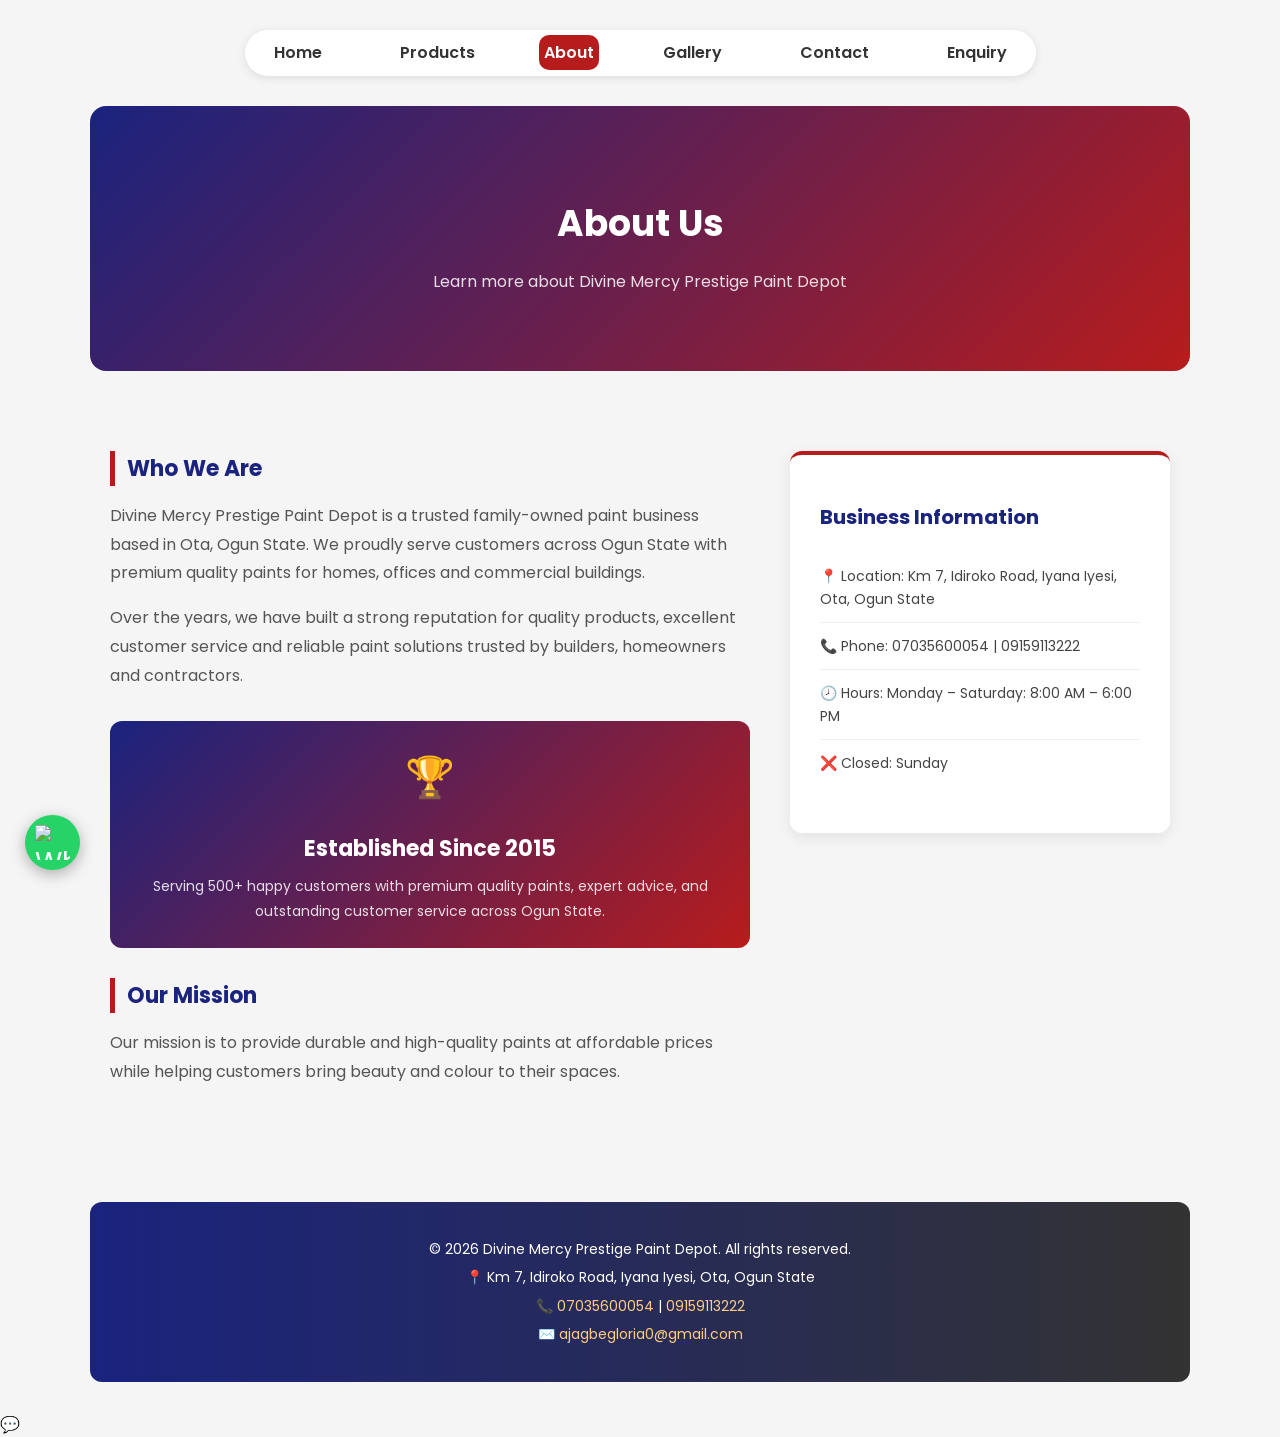
==== about.html @ 59cfefca "Replace WhatsApp emoji with official WhatsApp logo" ====
<!doctype html>
<html lang="en">
  <head>
    <meta charset="UTF-8" />
    <meta name="viewport" content="width=device-width, initial-scale=1.0" />
    <meta
      name="description"
      content="Learn more about Divine Mercy Prestige Paint Depot in Ota, Ogun State. We provide premium quality paints, expert advice and reliable paint solutions for homes, offices and commercial buildings."
    />

    <meta
      name="keywords"
      content="about Divine Mercy Prestige Paint Depot, paint company in Ota, Ogun State paint store, premium paints, quality paint solutions, paint experts, building paints Nigeria"
    />

    <meta name="author" content="Ajagbe Gideon" />
    <!-- Google tag (gtag.js) -->
    <script
      async
      src="https://www.googletagmanager.com/gtag/js?id=G-EFVQCXZWYG"
    ></script>
    <script>
      window.dataLayer = window.dataLayer || [];
      function gtag() {
        dataLayer.push(arguments);
      }
      gtag("js", new Date());

      gtag("config", "G-EFVQCXZWYG");
    </script>
    <title>About Us — Divine Mercy Prestige Paint Depot</title>
    <link rel="icon" type="image/png" href="/images/divine-mercy-logo.png" />
    <link rel="apple-touch-icon" href="/images/divine-mercy-logo.png" />
    <link rel="preconnect" href="https://fonts.googleapis.com" />
    <link rel="preconnect" href="https://fonts.gstatic.com" crossorigin />
    <link
      href="https://fonts.googleapis.com/css2?family=Poppins:wght@400;600;700&display=swap"
      rel="stylesheet"
    />
    <link rel="stylesheet" href="styles.css" />
  </head>
  <body>
    <div class="container">
      <header id="header">
        <nav>
          <ul class="nav">
            <li><a href="index.html">Home</a></li>
            <li><a href="products.html">Products</a></li>
            <li><a href="about.html" class="active">About</a></li>
            <li><a href="gallery.html">Gallery</a></li>
            <li><a href="contact.html">Contact</a></li>
            <li><a href="enquiry.html">Enquiry</a></li>
          </ul>
        </nav>
      </header>

      <main>
        <!-- Page Hero -->
        <section id="page-hero">
          <h1>About Us</h1>

          <p>Learn more about Divine Mercy Prestige Paint Depot</p>
        </section>

        <!-- About Content -->
        <section id="about-content">
          <div class="about-text">
            <h2>Who We Are</h2>

            <p>
              Divine Mercy Prestige Paint Depot is a trusted family-owned paint
              business based in Ota, Ogun State. We proudly serve customers
              across Ogun State with premium quality paints for homes, offices
              and commercial buildings.
            </p>

            <p>
              Over the years, we have built a strong reputation for quality
              products, excellent customer service and reliable paint solutions
              trusted by builders, homeowners and contractors.
            </p>

            <div class="about-badge">
              <span>🏆</span>
              <h3>Established Since 2015</h3>
              <p>
                Serving 500+ happy customers with premium quality paints, expert
                advice, and outstanding customer service across Ogun State.
              </p>
            </div>

            <h2>Our Mission</h2>

            <p>
              Our mission is to provide durable and high-quality paints at
              affordable prices while helping customers bring beauty and colour
              to their spaces.
            </p>
          </div>

          <div class="about-info">
            <h2>Business Information</h2>

            <ul>
              <li>
                📍 Location: Km 7, Idiroko Road, Iyana Iyesi, Ota, Ogun State
              </li>

              <li>📞 Phone: 07035600054 | 09159113222</li>

              <li>🕗 Hours: Monday – Saturday: 8:00 AM – 6:00 PM</li>

              <li>❌ Closed: Sunday</li>
            </ul>
          </div>
        </section>
      </main>

      <footer id="footer">
        <p>
          &copy; 2026 Divine Mercy Prestige Paint Depot. All rights reserved.
        </p>
        <p>📍 Km 7, Idiroko Road, Iyana Iyesi, Ota, Ogun State</p>
        <p>
          📞 <a href="tel:07035600054">07035600054</a> |
          <a href="tel:09159113222">09159113222</a>
        </p>
        <p>
          ✉️
          <a href="mailto:ajagbegloria0@gmail.com">ajagbegloria0@gmail.com</a>
        </p>
      </footer>
    </div>
    <a href="https://wa.me/2347035600054?text=Hello,%20I%20want%20to%20make%20an%20enquiry%20about%20your%20paints" class="whatsapp-float" target="_blank">
  <img src="images/whatsapp.svg" alt="WhatsApp" width="35" height="35">
</a>
      💬
    </a>
  </body>
</html>
---- styles.css ----
* {
  box-sizing: border-box;
}
html {
  scroll-behavior: smooth;
}
body {
  font-family: "Poppins", Arial, Helvetica, sans-serif;
  font-size: 16px;
  line-height: 1.6;
  margin: 0; /* important! No default margin */
  background-color: #f5f5f5;
  color: #333333;
}
.container {
  max-width: 1100px;
  margin: 0 auto;
}
#header {
  position: sticky;
  top: 15px;
  z-index: 100;
  background-color: #ffffff;
  padding: 10px 15px;
  border-radius: 50px;
  width: fit-content;
  margin: 30px auto;
  box-shadow: 0 2px 10px rgba(0, 0, 0, 0.1);
}
ul.nav {
  display: flex;
  justify-content: space-around;
  align-items: center;
  gap: 50px;
  list-style: none;
  padding: 0;
  margin: 0;
}
ul.nav li a {
  text-decoration: none;
  color: #333333;
  line-height: 1;
  font-weight: 600;
  padding: 6px 14px;
  transition: 0.3s;
}
ul.nav li a:hover {
  background-color: #333333;
  color: white;
  border-radius: 10px;
}
ul.nav li a.active {
  background-color: #b71c1c;
  padding: 6px 5px;
  color: white;
  border-radius: 10px;
}

.btn {
  display: inline-block;
  background-color: #b71c1c;
  color: white;
  padding: 12px 28px;
  border-radius: 8px;
  text-decoration: none;
  font-weight: 600;
  font-size: 15px;
  transition: 0.3s;
  margin-right: 12px;
}

.btn:hover {
  background-color: #880e0e;
  transform: translateY(-2px);
}

/* The outline button — white with red border */
.btn-outline {
  background-color: white;
  color: #b71c1c;
  border: 2px solid white;
}

.btn-outline:hover {
  background-color: transparent;
  color: white;
  border: 2px solid white;
}

#hero {
  text-align: center;
  padding: 80px 20px;
  background: linear-gradient(135deg, #1a237e 0%, #b71c1c 100%);
  border-radius: 16px;
  margin-top: 30px;
  color: white;
}

#hero h1 {
  font-size: 42px;
  margin-bottom: 10px;
  color: white;
}

#hero h2 {
  font-size: 20px;
  font-weight: 400;
  margin-bottom: 20px;
  color: rgba(255, 255, 255, 0.85);
}

#hero p {
  font-size: 16px;
  max-width: 600px;
  margin: 0 auto 30px auto;
  color: rgba(255, 255, 255, 0.8);
}

#footer {
  background: linear-gradient(to right, #1a237e, #333333);
  color: white;
  font-size: 20px;
  text-align: center;
  padding: 30px 20px;
  margin-top: 60px;
  border-radius: 12px;
  margin-bottom: 30px;
}

#footer a {
  color: #ffcc80;
  text-decoration: none;
}

#footer a:hover {
  color: white;
}

#footer p {
  margin: 6px 0;
  font-size: 14px;
}

/* Why Choose Us Section */
#why-us {
  padding: 60px 20px;
  text-align: center;
}

#why-us h2 {
  font-size: 32px;
  color: #1a237e;
  margin-bottom: 10px;
}

.section-subtitle {
  color: #666666;
  font-size: 15px;
  margin-bottom: 40px;
}

/* The flex container holding all 4 cards */
.cards {
  display: flex;
  justify-content: space-between;
  gap: 20px;
  flex-wrap: wrap;
}

/* Each individual card */
.card {
  background-color: white;
  border-radius: 12px;
  padding: 30px 20px;
  flex: 1;
  min-width: 200px;
  box-shadow: 0 4px 15px rgba(0, 0, 0, 0.08);
  transition: 0.3s;
}

.card:hover {
  transform: translateY(-6px);
  box-shadow: 0 8px 25px rgba(0, 0, 0, 0.15);
}

.icon {
  font-size: 40px;
  display: block;
  margin-bottom: 15px;
}

.card h3 {
  font-size: 18px;
  color: #1a237e;
  margin-bottom: 10px;
}

.card p {
  font-size: 14px;
  color: #666666;
  line-height: 1.6;
}

/* Products Preview Section */
#products-preview {
  padding: 60px 20px;
  text-align: center;
  background-color: white;
  border-radius: 16px;
  margin-top: 40px;
}

#products-preview h2 {
  font-size: 32px;
  color: #1a237e;
  margin-bottom: 10px;
}

.product-card {
  border-top: 4px solid #b71c1c;
}
.product-card h3 a {
  text-decoration: none;
}
.product-card h3 a:hover {
  color: #b71c1c;
}

p.product-sizes {
  display: inline-block;
  background-color: #f5f5f5;
  color: #b71c1c;
  font-size: 14px;
  font-weight: 600;
  padding: 4px 12px;
  border-radius: 20px;
  margin-top: 10px;
  white-space: nowrap;
}

/* Contact Strip */
#contact-strip {
  background: linear-gradient(135deg, #1a237e 0%, #b71c1c 100%);
  border-radius: 16px;
  padding: 40px 30px;
  margin-top: 40px;
}

.contact-strip-items {
  display: flex;
  justify-content: space-between;
  align-items: center;
  gap: 20px;
  flex-wrap: wrap;
}

.strip-item {
  display: flex;
  align-items: center;
  gap: 15px;
  flex: 1;
  min-width: 200px;
}

.strip-item .icon {
  font-size: 35px;
  margin-bottom: 0;
}

.strip-item h4 {
  color: rgba(255, 255, 255, 0.8);
  font-size: 13px;
  font-weight: 600;
  text-transform: uppercase;
  letter-spacing: 0.05em;
  margin: 0 0 4px 0;
}

.strip-item p {
  color: white;
  font-size: 14px;
  margin: 0;
  font-weight: 600;
}

.strip-item a {
  color: #ffcc80;
  text-decoration: none;
}

.strip-item a:hover {
  color: white;
}

/* Products.html */
/* Page Hero — used on all inner pages */
#page-hero {
  background: linear-gradient(135deg, #1a237e 0%, #b71c1c 100%);
  border-radius: 16px;
  padding: 60px 20px;
  text-align: center;
  margin-top: 30px;
  margin-bottom: 40px;
}

#page-hero h1 {
  color: white;
  font-size: 36px;
  margin-bottom: 10px;
}

#page-hero p {
  color: rgba(255, 255, 255, 0.85);
  font-size: 16px;
}

/* Product Section headings */
.product-section {
  margin-bottom: 50px;
}

.product-section h2 {
  font-size: 26px;
  color: #1a237e;
  border-left: 5px solid #b71c1c;
  padding-left: 12px;
  margin-bottom: 8px;
  background: none;
}

/* About Page */
#about-content {
  display: flex;
  gap: 40px;
  padding: 40px 20px;
  flex-wrap: wrap;
}

.about-text {
  flex: 2;
  min-width: 280px;
}

.about-text h2 {
  font-size: 22px;
  color: #1a237e;
  border-left: 5px solid #b71c1c;
  padding-left: 12px;
  margin-bottom: 10px;
  margin-top: 30px;
  background: none;
}

.about-text h2:first-child {
  margin-top: 0;
}

.about-text p {
  color: #555555;
  line-height: 1.8;
  margin-bottom: 15px;
}

.about-info {
  flex: 1;
  min-width: 250px;
  background: white;
  border-radius: 12px;
  padding: 30px;
  box-shadow: 0 4px 15px rgba(0, 0, 0, 0.08);
  border-top: 4px solid #b71c1c;
  height: fit-content;
}
.about-info:hover {
  transform: translateY(-5px);
  transition: 0.3s;
  box-shadow: 0 4px 25px rgba(0, 0, 0, 0.15);
}
.about-info h2 {
  font-size: 20px;
  color: #1a237e;
  margin-bottom: 20px;
  background: none;
  border: none;
  padding: 0;
}

.about-info ul {
  list-style: none;
  padding: 0;
}

.about-info ul li {
  padding: 12px 0;
  border-bottom: 1px solid #f0f0f0;
  font-size: 14px;
  color: #444444;
  line-height: 1.6;
}

.about-info ul li:last-child {
  border-bottom: none;
}

.about-badge {
  background: linear-gradient(135deg, #1a237e 0%, #b71c1c 100%);
  color: white;
  border-radius: 12px;
  padding: 24px;
  text-align: center;
  margin: 30px 0;
}
.about-badge:hover {
  transform: translateY(-5px);
  transition: 0.3s;
  box-shadow: 0 4px 25px rgba(0, 0, 0, 0.15);
}

.about-badge span {
  font-size: 40px;
  display: block;
  margin-bottom: 10px;
}

.about-badge h3 {
  font-size: 22px;
  color: white;
  margin-bottom: 8px;
}

.about-badge p {
  color: rgba(255, 255, 255, 0.85);
  font-size: 14px;
  margin: 0;
}

/* Gallery Page */
#gallery-grid {
  padding: 40px 20px;
}

.gallery-images {
  display: grid;
  grid-template-columns: repeat(3, 1fr);
  gap: 20px;
}

.gallery-item {
  width: 100%;
  margin: 0;
  border-radius: 12px;
  overflow: hidden;
  box-shadow: 0 4px 15px rgba(0, 0, 0, 0.1);
  background: white;
}

.gallery-item:hover {
  transform: translateY(-5px);
  transition: 0.3s;
  box-shadow: 0 8px 25px rgba(0, 0, 0, 0.15);
}

.gallery-item img {
  width: 100%;
  height: 250px;
  object-fit: cover;
  display: block;
}

.gallery-item figcaption {
  text-align: center;
  padding: 12px;
  font-size: 14px;
  font-weight: 600;
  color: #1a237e;
}

/* Contact Page */
#contact-content {
  display: flex;
  gap: 40px;
  padding: 40px 20px;
  flex-wrap: wrap;
}

.contact-details {
  flex: 1;
  min-width: 280px;
}

.contact-details h2 {
  font-size: 24px;
  color: #1a237e;
  border-left: 5px solid #b71c1c;
  padding-left: 12px;
  margin-bottom: 25px;
  background: none;
}

.contact-item {
  background: white;
  border-radius: 10px;
  padding: 16px 20px;
  margin-bottom: 16px;
  box-shadow: 0 2px 10px rgba(0, 0, 0, 0.06);
  border-left: 4px solid #b71c1c;
}

.contact-item h3 {
  font-size: 15px;
  color: #1a237e;
  margin-bottom: 6px;
}

.contact-item p {
  font-size: 14px;
  color: #555555;
  margin: 0;
  line-height: 1.8;
}

.contact-item a {
  color: #b71c1c;
  text-decoration: none;
  font-weight: 600;
}

.contact-item a:hover {
  color: #1a237e;
}

.contact-map {
  flex: 1;
  min-width: 280px;
}

.contact-map h2 {
  font-size: 24px;
  color: #1a237e;
  border-left: 5px solid #b71c1c;
  padding-left: 12px;
  margin-bottom: 25px;
  background: none;
}

.contact-map iframe {
  width: 100%;
  height: 400px;
  border-radius: 12px;
  box-shadow: 0 4px 15px rgba(0, 0, 0, 0.1);
}

/* Enquiry Form */
#enquiry-form {
  max-width: 650px;
  margin: 0 auto;
  background: white;
  padding: 40px;
  border-radius: 16px;
  box-shadow: 0 4px 20px rgba(0, 0, 0, 0.08);
  margin-bottom: 60px;
}

.form-group {
  margin-bottom: 20px;
}

.form-group label {
  display: block;
  font-weight: 600;
  color: #1a237e;
  margin-bottom: 6px;
  font-size: 14px;
}

.form-group input,
.form-group select,
.form-group textarea {
  width: 100%;
  padding: 12px 16px;
  border: 1px solid #dddddd;
  border-radius: 8px;
  font-family: "Poppins", Arial, sans-serif;
  font-size: 14px;
  color: #333333;
  background-color: #f9f9f9;
  box-sizing: border-box;
  transition: 0.3s;
}

.form-group input:focus,
.form-group select:focus,
.form-group textarea:focus {
  outline: none;
  border: 2px solid #b71c1c;
  background-color: white;
}

.form-group input:hover,
.form-group select:hover,
.form-group textarea:hover {
  border-color: #888888;
}

.form-group textarea {
  resize: vertical;
}

#enquiry-form .btn {
  width: 100%;
  text-align: center;
  padding: 14px;
  font-size: 16px;
  border: none;
  cursor: pointer;
}

#enquiry-form .btn:hover {
  background-color: #880e0e;
  transition: 0.3s;
  transform: translateY(-2px);
}

/* WhatsApp floating button */
.whatsapp-float {
  position: fixed;
  bottom: 30px;
  left: 25px;
  background-color: #25d366;
  color: white;
  width: 55px;
  height: 55px;
  border-radius: 50%;
  display: flex;
  align-items: center;
  justify-content: center;
  font-size: 28px;
  box-shadow: 0 4px 15px rgba(0, 0, 0, 0.3);
  z-index: 999;
  text-decoration: none;
  transition: 0.3s;
}

.whatsapp-float:hover {
  transform: scale(1.1);
  background-color: #128c7e;
}
@media (min-width: 700px) {
  .container {
    width: 90%;
  }
}

/* ================================
   RESPONSIVE DESIGN — MOBILE
   Applies when screen is 768px 
   or smaller (tablets and phones)
================================ */

@media (max-width: 900px) {
  .cards {
    flex-wrap: wrap;
  }

  .card {
    flex: 1 1 calc(50% - 20px);
    min-width: unset;
  }
}

@media (max-width: 1024px) {
  .cards {
    flex-wrap: wrap;
  }

  .card {
    flex: 1 1 calc(50% - 20px);
    min-width: unset;
  }
}

@media (max-width: 768px) {

  /* Cards stack vertically on mobile */
.cards {
  flex-direction: column;
}
  /* Container — add side padding */
  .container {
    padding: 0 12px;
  }

  /* Header — make it full width on mobile */
  #header {
    width: 100%;
    padding: 8px 12px;
    border-radius: 30px;
    margin: 12px auto;
    top: 8px;
    box-sizing: border-box;
  }

  /* Nav — smaller gap between links */
  ul.nav {
    gap: 0px;
    justify-content: space-between;
  }

  ul.nav li a {
    font-size: 11px;
    padding: 5px 6px;
  }

  /* Hero — smaller padding and font */
  #hero {
    padding: 50px 20px;
    margin-top: 16px;
  }

  #hero h1 {
    font-size: 26px;
  }

  #hero h2 {
    font-size: 16px;
  }

  #hero p {
    font-size: 14px;
  }

  /* Buttons stack on mobile */
  #hero .btn {
    display: block;
    width: 100%;
    text-align: center;
    margin-right: 0;
    margin-bottom: 10px;
  }

  /* Cards stack vertically on mobile */
  .cards {
    flex-direction: column;
  }

  .card {
    min-width: unset;
    width: 100%;
  }

  /* Page hero smaller on mobile */
  #page-hero {
    padding: 40px 16px;
  }

  #page-hero h1 {
    font-size: 26px;
  }

  /* About content stacks on mobile */
  #about-content {
    flex-direction: column;
    padding: 20px 0;
  }

  /* Contact content stacks on mobile */
  #contact-content {
    flex-direction: column;
    padding: 20px 0;
  }

  /* Contact strip stacks on mobile */
  .contact-strip-items {
    flex-direction: column;
    gap: 24px;
  }

  /* Gallery stacks on mobile */
  .gallery-item {
    max-width: 100%;
  }

  /* Products preview stacks */
  #products-preview {
    padding: 40px 16px;
  }

  /* Footer smaller text */
  #footer {
    font-size: 13px;
    padding: 20px 16px;
    margin-bottom: 16px;
  }
}

@media (max-width: 390px) {
  ul.nav li a {
    font-size: 10px;
    padding: 4px 6px;
  }
}
.gallery-images {
  display: grid;
  grid-template-columns: repeat(3, 1fr);
  gap: 20px;
}

@media (max-width: 900px) {
  .gallery-images {
    grid-template-columns: repeat(2, 1fr);
  }
}

@media (max-width: 600px) {
  .gallery-images {
    grid-template-columns: 1fr;
  }
}
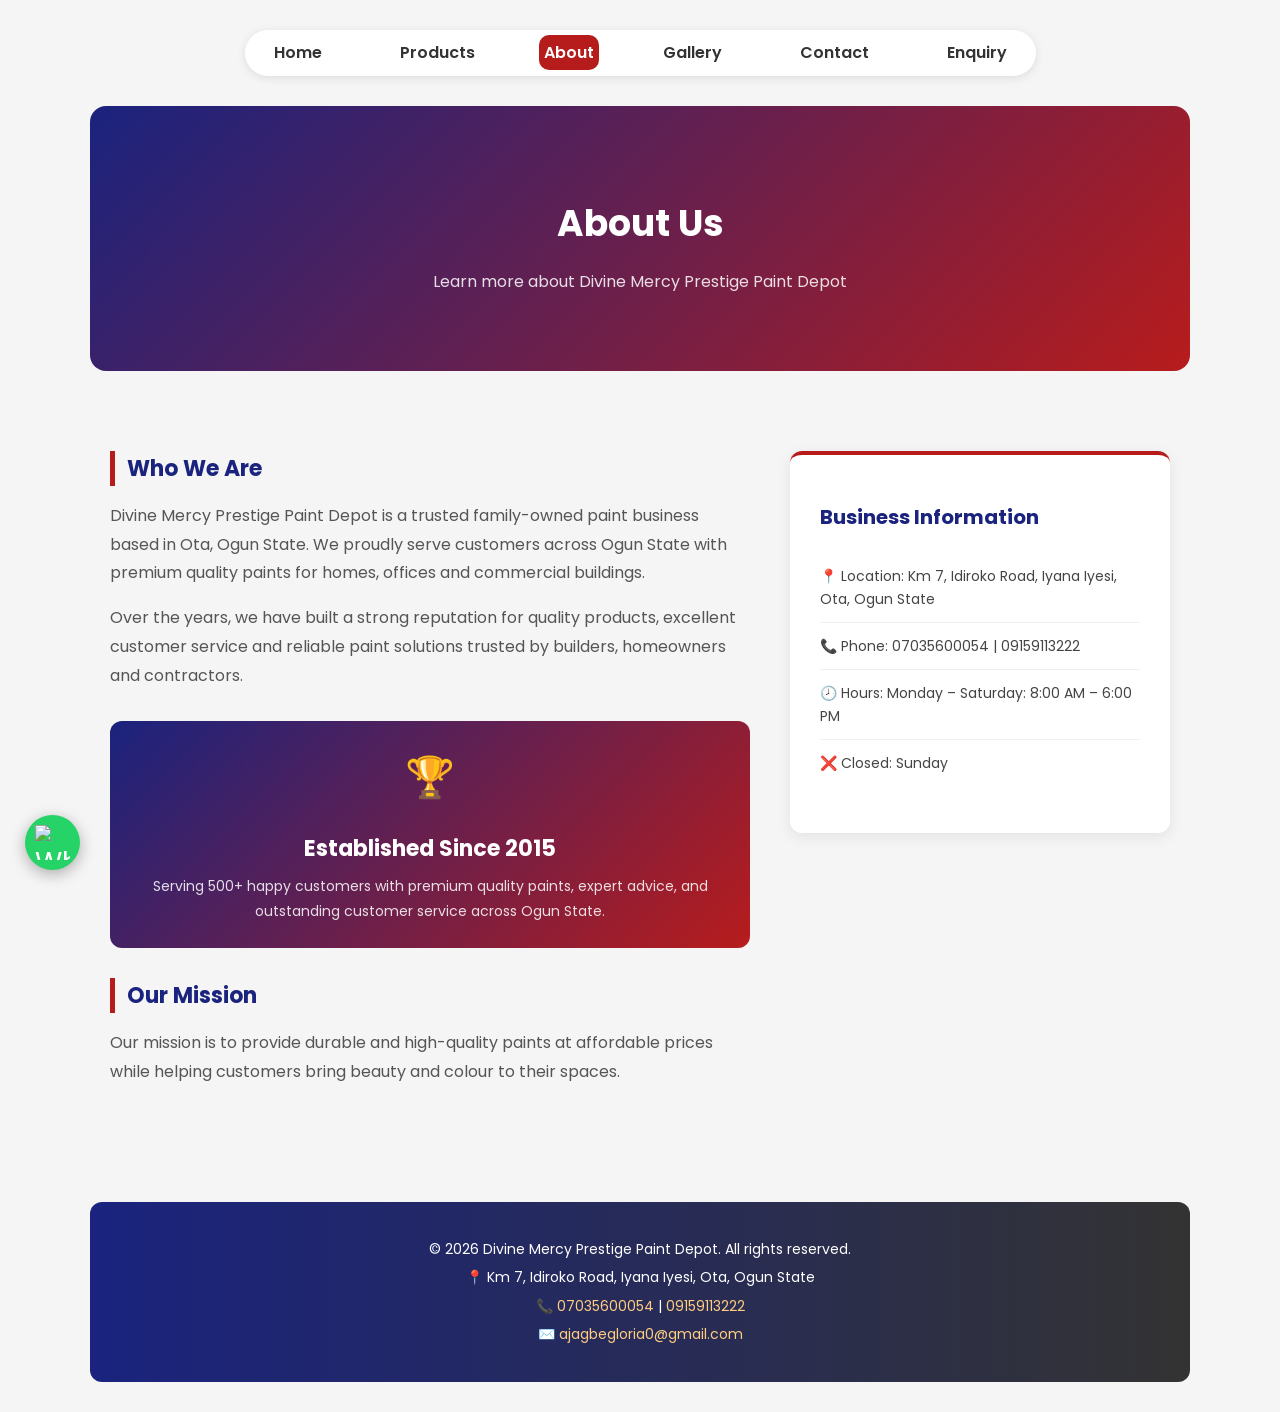
==== commit b2c1b013: "Fix WhatsApp button" ====
--- a/about.html
+++ b/about.html
@@ -131,10 +131,12 @@
         </p>
       </footer>
     </div>
-    <a href="https://wa.me/2347035600054?text=Hello,%20I%20want%20to%20make%20an%20enquiry%20about%20your%20paints" class="whatsapp-float" target="_blank">
-  <img src="images/whatsapp.svg" alt="WhatsApp" width="35" height="35">
-</a>
-      💬
+    <a
+      href="https://wa.me/2347035600054?text=Hello,%20I%20want%20to%20make%20an%20enquiry%20about%20your%20paints"
+      class="whatsapp-float"
+      target="_blank"
+    >
+      <img src="images/whatsapp.png" alt="WhatsApp" width="35" height="35" />
     </a>
   </body>
 </html>
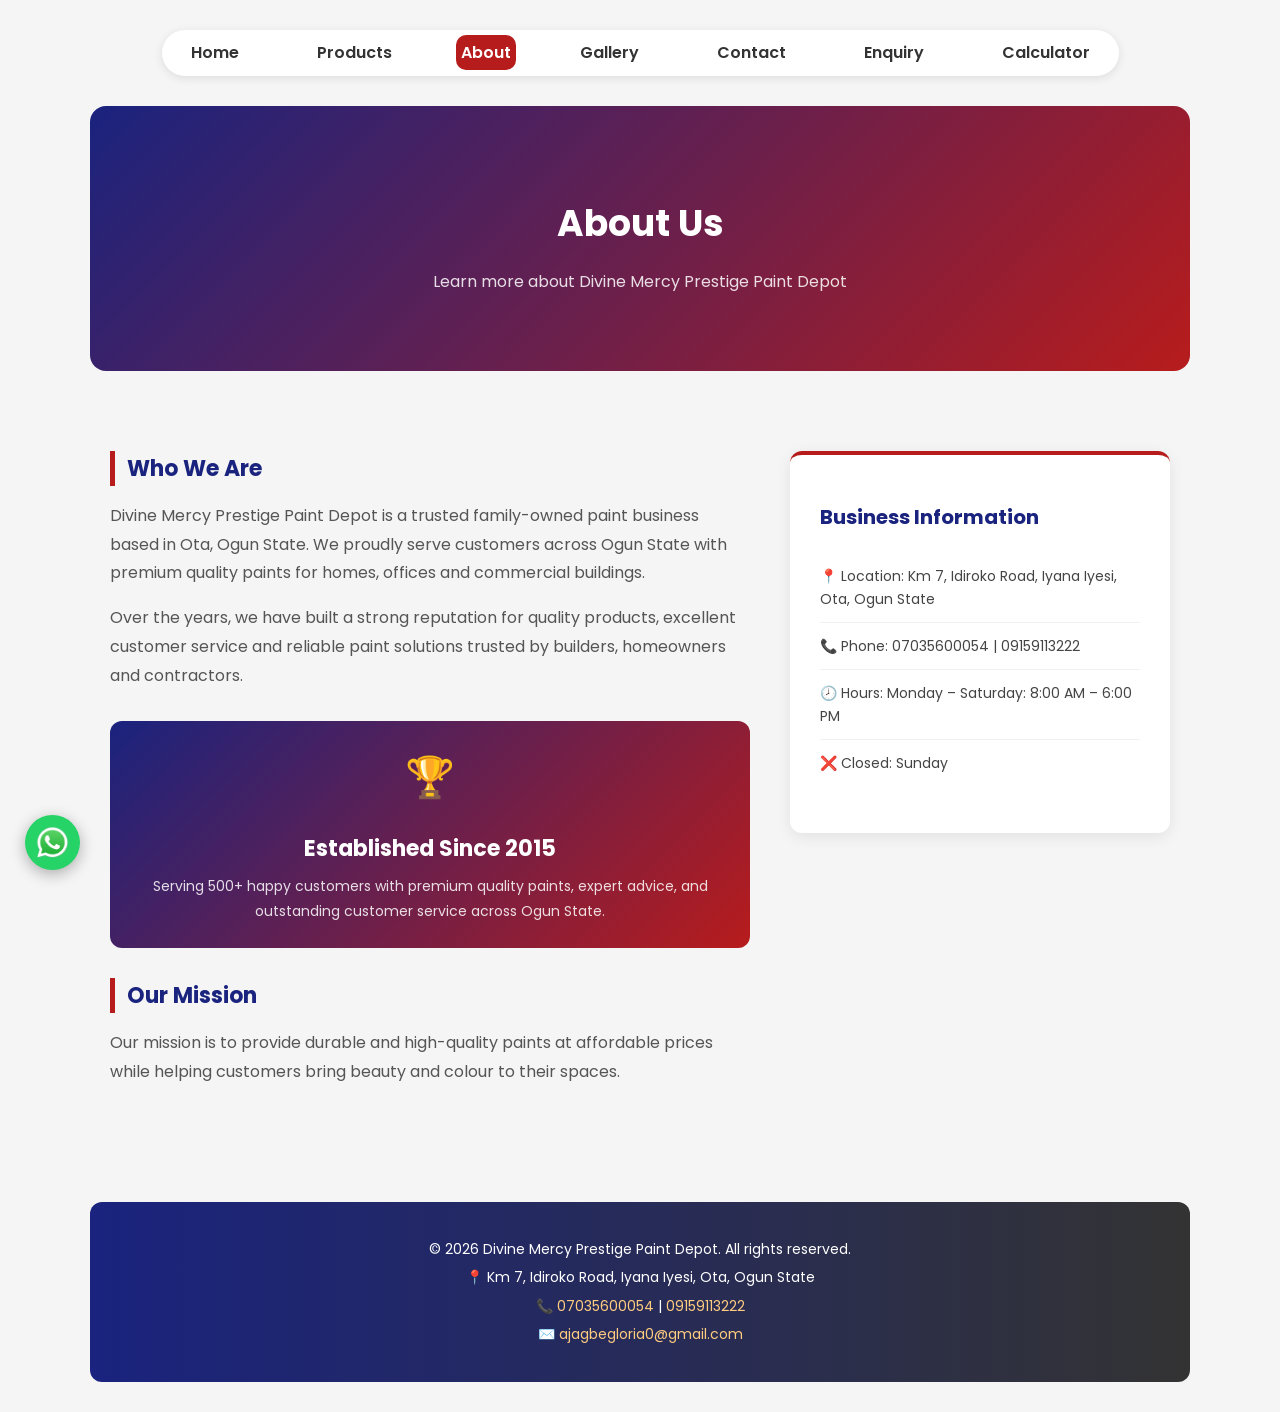
==== commit 98387e6b: "Addded Calculator and updated sitmap" ====
--- a/about.html
+++ b/about.html
@@ -50,6 +50,7 @@
             <li><a href="gallery.html">Gallery</a></li>
             <li><a href="contact.html">Contact</a></li>
             <li><a href="enquiry.html">Enquiry</a></li>
+            <li><a href="calculator.html">Calculator</a></li>
           </ul>
         </nav>
       </header>
--- a/styles.css
+++ b/styles.css
@@ -199,6 +199,24 @@
   font-size: 14px;
   color: #666666;
   line-height: 1.6;
+}
+
+.products-cta {
+  display: flex;
+  justify-content: center;
+  gap: 12px;
+  flex-wrap: wrap;
+  margin-top: 30px;
+}
+
+.btn-whatsapp {
+  background-color: #25d366;
+  color: white;
+  border: none;
+}
+
+.btn-whatsapp:hover {
+  background-color: #128c7e;
 }
 
 /* Products Preview Section */
@@ -680,11 +698,10 @@
 }
 
 @media (max-width: 768px) {
-
   /* Cards stack vertically on mobile */
-.cards {
-  flex-direction: column;
-}
+  .cards {
+    flex-direction: column;
+  }
   /* Container — add side padding */
   .container {
     padding: 0 12px;
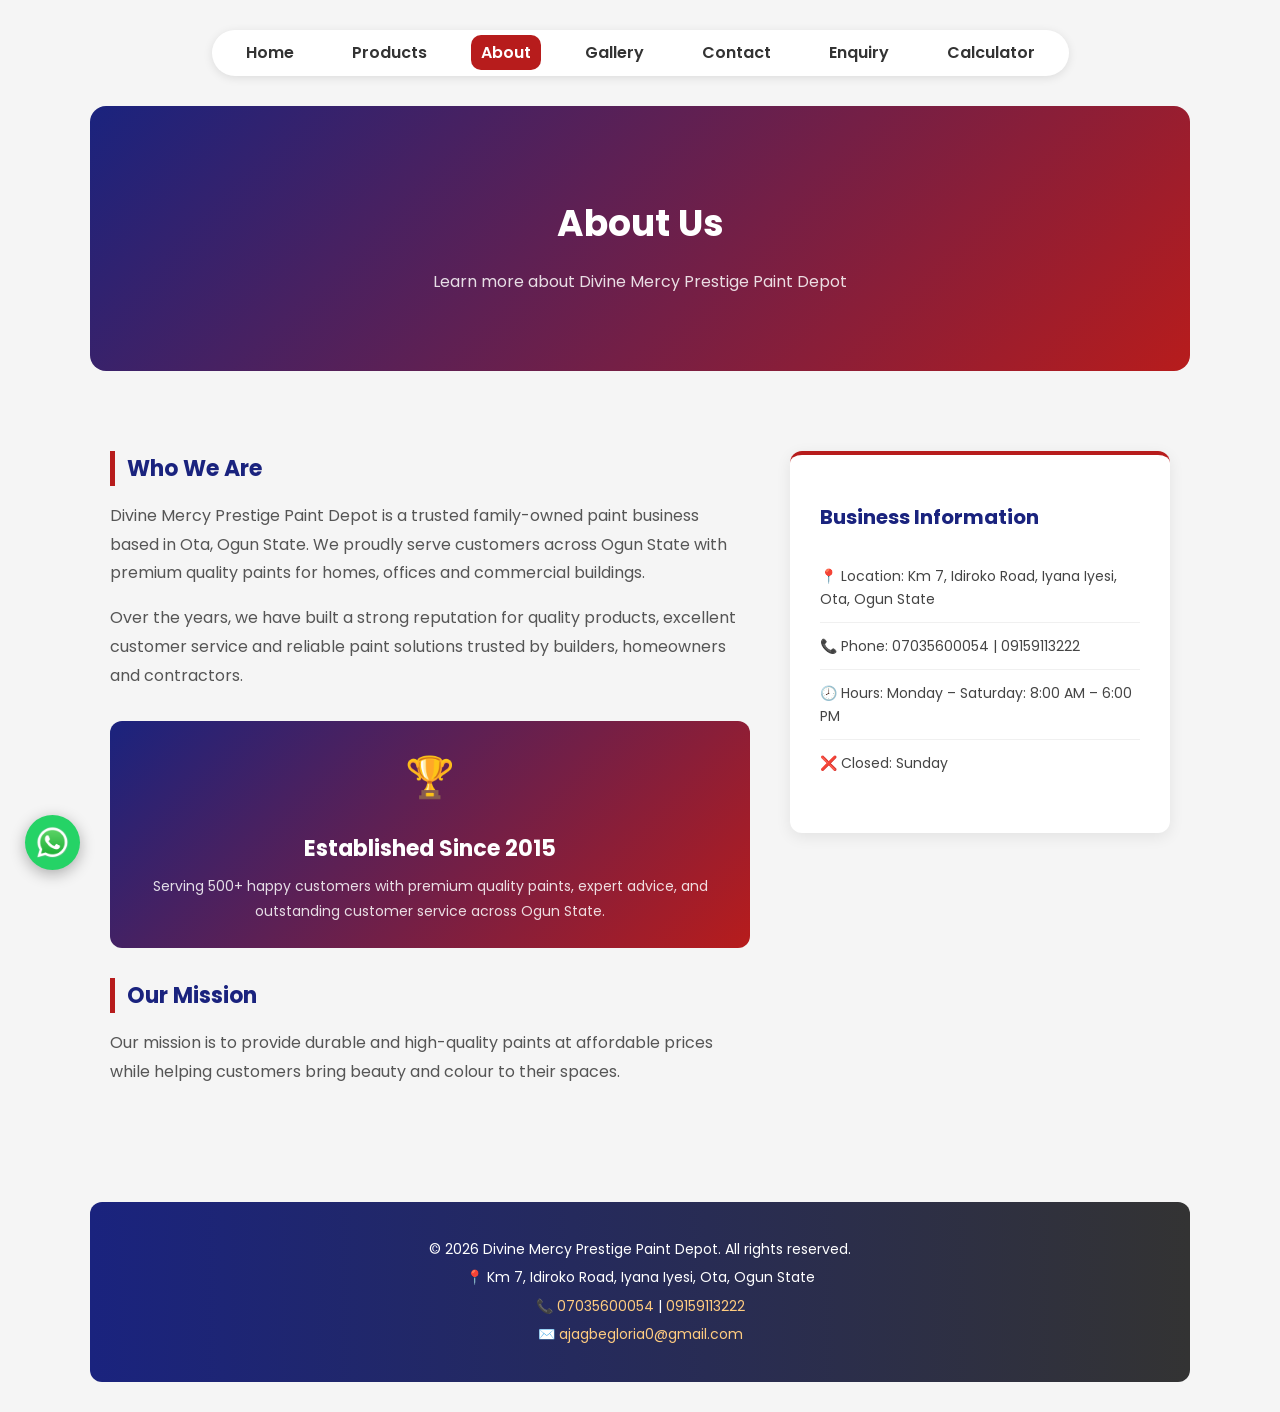
==== commit 83ddd726: "Corrected all errors" ====
--- a/about.html
+++ b/about.html
@@ -43,6 +43,17 @@
     <div class="container">
       <header id="header">
         <nav>
+          <span class="nav-brand">🎨 Divine Mercy </span>
+          <button
+            class="nav-toggle"
+            id="nav-toggle"
+            aria-label="Open menu"
+            aria-expanded="false"
+          >
+            <span></span>
+            <span></span>
+            <span></span>
+          </button>
           <ul class="nav">
             <li><a href="index.html">Home</a></li>
             <li><a href="products.html">Products</a></li>
@@ -139,5 +150,6 @@
     >
       <img src="images/whatsapp.png" alt="WhatsApp" width="35" height="35" />
     </a>
+    <script src="nav.js" defer></script>
   </body>
 </html>
--- a/styles.css
+++ b/styles.css
@@ -21,17 +21,79 @@
   top: 15px;
   z-index: 100;
   background-color: #ffffff;
-  padding: 10px 15px;
+  padding: 10px 20px;
   border-radius: 50px;
   width: fit-content;
   margin: 30px auto;
   box-shadow: 0 2px 10px rgba(0, 0, 0, 0.1);
 }
+
+nav {
+  display: flex;
+  align-items: center;
+  gap: 20px;
+}
+
+/* Brand name — hidden on desktop */
+.nav-brand {
+  display: none;
+  font-size: 13px;
+  font-weight: 700;
+  color: #b71c1c;
+  white-space: nowrap;
+  text-decoration: none;
+  flex: 1;
+}
+
+/* Hamburger button — hidden on desktop */
+.nav-toggle {
+  display: none;
+  flex-direction: column;
+  justify-content: center;
+  align-items: center;
+  gap: 5px;
+  width: 36px;
+  height: 36px;
+  background: none;
+  border: none;
+  cursor: pointer;
+  padding: 0;
+  border-radius: 8px;
+  transition: background 0.2s;
+  flex-shrink: 0;
+}
+
+.nav-toggle:hover {
+  background: transparent;
+}
+
+.nav-toggle span {
+  display: block;
+  width: 20px;
+  height: 1.5px;
+  background-color: #333333;
+  border-radius: 2px;
+  transition:
+    transform 0.3s,
+    opacity 0.3s;
+}
+
+/* Animate to X */
+.nav-toggle.open span:nth-child(1) {
+  transform: translateY(7px) rotate(45deg);
+}
+.nav-toggle.open span:nth-child(2) {
+  opacity: 0;
+}
+.nav-toggle.open span:nth-child(3) {
+  transform: translateY(-7px) rotate(-45deg);
+}
+
 ul.nav {
   display: flex;
   justify-content: space-around;
   align-items: center;
-  gap: 50px;
+  gap: 30px;
   list-style: none;
   padding: 0;
   margin: 0;
@@ -51,7 +113,7 @@
 }
 ul.nav li a.active {
   background-color: #b71c1c;
-  padding: 6px 5px;
+  padding: 6px 10px;
   color: white;
   border-radius: 10px;
 }
@@ -707,25 +769,62 @@
     padding: 0 12px;
   }
 
-  /* Header — make it full width on mobile */
+  /* Header — full width bar */
   #header {
-    width: 100%;
-    padding: 8px 12px;
-    border-radius: 30px;
+    backdrop-filter: blur(20px);
+    -webkit-backdrop-filter: blur(20px);
+    width: calc(100% - 24px);
+    padding: 12px 16px;
+    border-radius: 16px;
     margin: 12px auto;
     top: 8px;
     box-sizing: border-box;
   }
 
-  /* Nav — smaller gap between links */
+  .nav-brand {
+    display: block;
+  }
+
+  .nav-toggle {
+    display: flex;
+  }
+
   ul.nav {
-    gap: 0px;
-    justify-content: space-between;
+    display: none;
+    flex-direction: column;
+    align-items: stretch;
+    gap: 2px;
+    position: absolute;
+    top: calc(100% + 8px);
+    left: 0;
+    right: 0;
+    background: white;
+    border-radius: 16px;
+    box-shadow: 0 8px 30px rgba(0, 0, 0, 0.15);
+    padding: 10px 8px;
+    z-index: 200;
+  }
+
+  ul.nav.open {
+    display: flex;
+  }
+
+  ul.nav li {
+    width: 100%;
   }
 
   ul.nav li a {
-    font-size: 11px;
-    padding: 5px 6px;
+    display: block;
+    width: 100%;
+    font-size: 15px;
+    padding: 11px 16px;
+    border-radius: 10px;
+    box-sizing: border-box;
+  }
+
+  ul.nav li a:hover {
+    background-color: #f5f5f5;
+    color: #333;
   }
 
   /* Hero — smaller padding and font */
@@ -810,12 +909,7 @@
   }
 }
 
-@media (max-width: 390px) {
-  ul.nav li a {
-    font-size: 10px;
-    padding: 4px 6px;
-  }
-}
+/* 390px nav override removed — hamburger handles all small screens */
 .gallery-images {
   display: grid;
   grid-template-columns: repeat(3, 1fr);
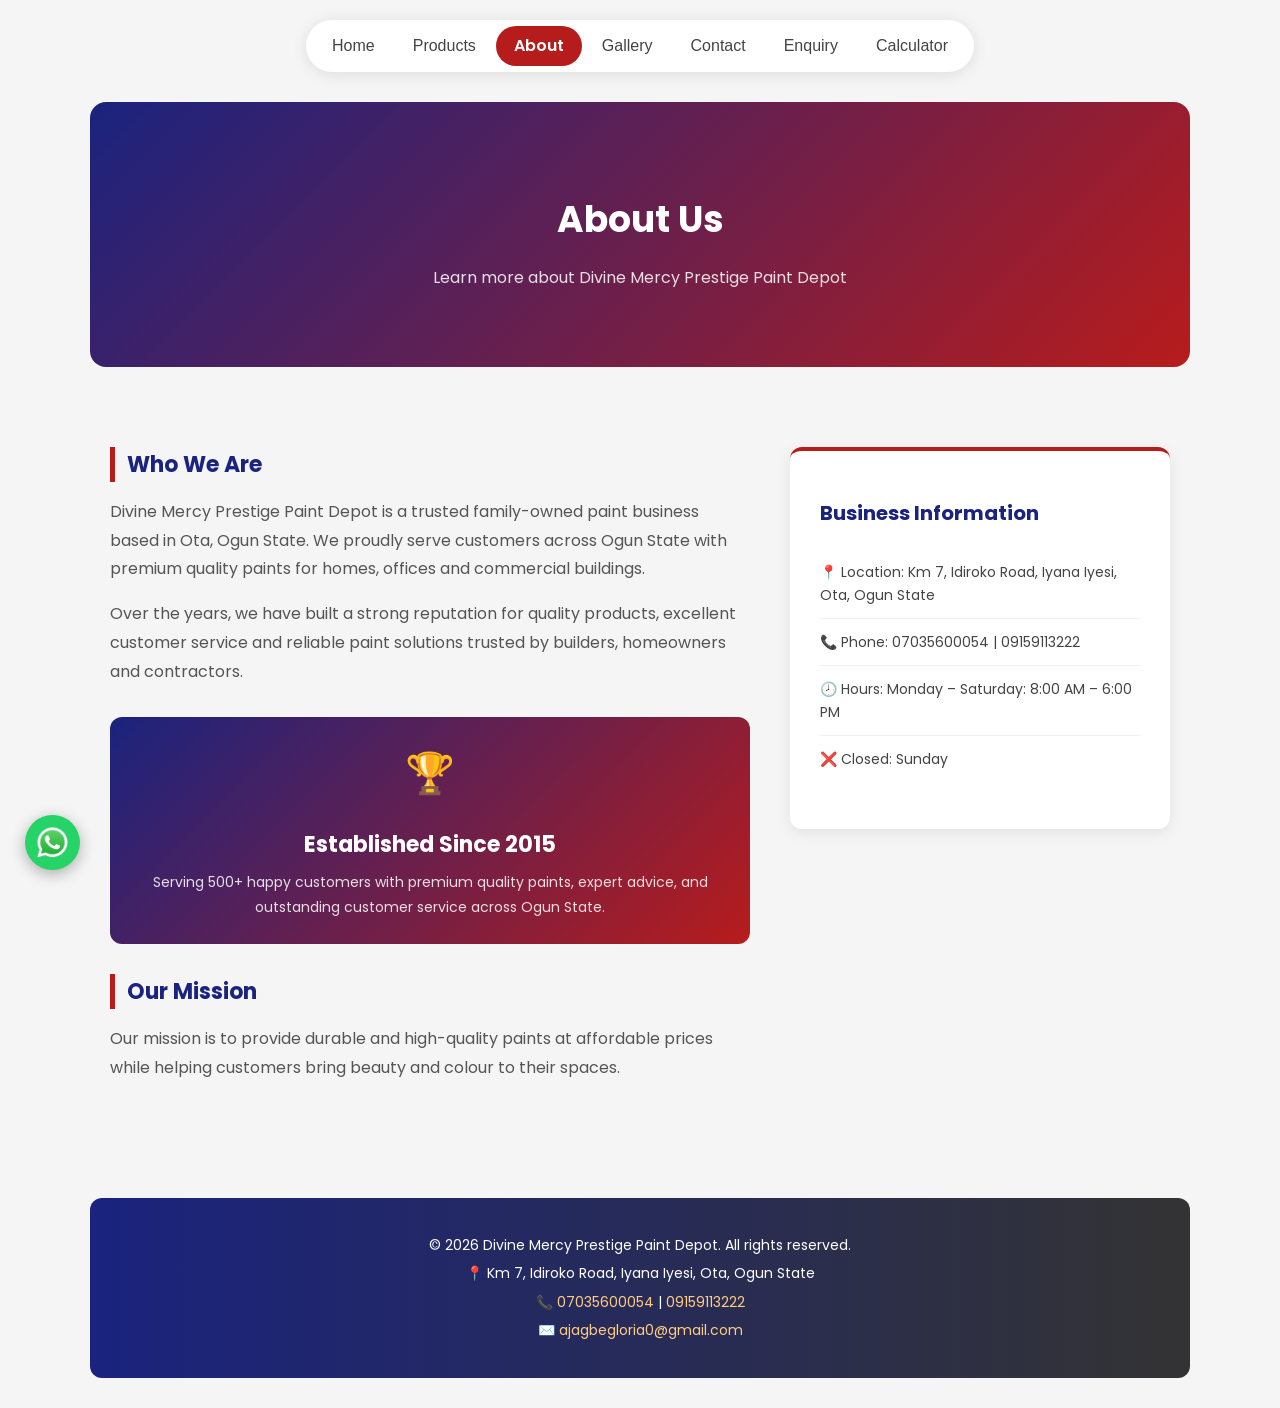
==== commit 9707c682: "Corrected all error" ====
--- a/about.html
+++ b/about.html
@@ -43,7 +43,7 @@
     <div class="container">
       <header id="header">
         <nav>
-          <span class="nav-brand">🎨 Divine Mercy </span>
+          <span class="nav-brand">🎨 Prestige Paint Depot </span>
           <button
             class="nav-toggle"
             id="nav-toggle"
@@ -151,5 +151,6 @@
       <img src="images/whatsapp.png" alt="WhatsApp" width="35" height="35" />
     </a>
     <script src="nav.js" defer></script>
+    <script src="back-to-top.js" defer></script>
   </body>
 </html>
--- a/styles.css
+++ b/styles.css
@@ -16,36 +16,37 @@
   max-width: 1100px;
   margin: 0 auto;
 }
+/* ── Navigation ── */
 #header {
   position: sticky;
-  top: 15px;
+  top: 16px;
   z-index: 100;
-  background-color: #ffffff;
-  padding: 10px 20px;
+  width: fit-content;
+  margin: 20px auto;
+  background: #ffffff;
   border-radius: 50px;
-  width: fit-content;
-  margin: 30px auto;
-  box-shadow: 0 2px 10px rgba(0, 0, 0, 0.1);
+  box-shadow: 0 2px 16px rgba(0, 0, 0, 0.1);
+  padding: 6px 8px;
 }
 
 nav {
   display: flex;
   align-items: center;
-  gap: 20px;
-}
-
-/* Brand name — hidden on desktop */
+  gap: 4px;
+}
+
+/* Brand — desktop hidden, mobile visible */
 .nav-brand {
   display: none;
   font-size: 13px;
   font-weight: 700;
   color: #b71c1c;
   white-space: nowrap;
-  text-decoration: none;
+  padding: 0 8px;
   flex: 1;
 }
 
-/* Hamburger button — hidden on desktop */
+/* Hamburger — hidden on desktop */
 .nav-toggle {
   display: none;
   flex-direction: column;
@@ -57,20 +58,14 @@
   background: none;
   border: none;
   cursor: pointer;
-  padding: 0;
-  border-radius: 8px;
-  transition: background 0.2s;
+  padding: 4px;
   flex-shrink: 0;
-}
-
-.nav-toggle:hover {
-  background: transparent;
 }
 
 .nav-toggle span {
   display: block;
-  width: 20px;
-  height: 1.5px;
+  width: 22px;
+  height: 2px;
   background-color: #333333;
   border-radius: 2px;
   transition:
@@ -78,7 +73,6 @@
     opacity 0.3s;
 }
 
-/* Animate to X */
 .nav-toggle.open span:nth-child(1) {
   transform: translateY(7px) rotate(45deg);
 }
@@ -91,31 +85,36 @@
 
 ul.nav {
   display: flex;
-  justify-content: space-around;
   align-items: center;
-  gap: 30px;
+  gap: 2px;
   list-style: none;
   padding: 0;
   margin: 0;
 }
+
 ul.nav li a {
+  display: block;
   text-decoration: none;
-  color: #333333;
-  line-height: 1;
+  color: #444;
+  font-size: 16px;
+  font-weight: 500;
+  padding: 7px 18px;
+  border-radius: 50px;
+  transition:
+  background 0.2s,
+  color 0.2s;
+  white-space: nowrap;
+}
+
+ul.nav li a:hover {
+  background: #f4f4f4;
+  color: #111;
+}
+
+ul.nav li a.active {
+  background: #b71c1c;
+  color: #ffffff;
   font-weight: 600;
-  padding: 6px 14px;
-  transition: 0.3s;
-}
-ul.nav li a:hover {
-  background-color: #333333;
-  color: white;
-  border-radius: 10px;
-}
-ul.nav li a.active {
-  background-color: #b71c1c;
-  padding: 6px 10px;
-  color: white;
-  border-radius: 10px;
 }
 
 .btn {
@@ -769,16 +768,24 @@
     padding: 0 12px;
   }
 
-  /* Header — full width bar */
+  /* Header — full width pill on mobile */
   #header {
-    backdrop-filter: blur(20px);
-    -webkit-backdrop-filter: blur(20px);
     width: calc(100% - 24px);
-    padding: 12px 16px;
+    padding: 8px 12px 8px 16px;
     border-radius: 16px;
-    margin: 12px auto;
-    top: 8px;
+    margin: 16px auto 40px;
+    top: 12px;
     box-sizing: border-box;
+    background: rgba(255, 255, 255, 0.92);
+    backdrop-filter: blur(18px);
+    -webkit-backdrop-filter: blur(18px);
+    position: sticky;
+    z-index: 1000;
+  }
+
+  nav {
+    justify-content: space-between;
+    width: 100%;
   }
 
   .nav-brand {
@@ -789,19 +796,22 @@
     display: flex;
   }
 
+  /* Hide desktop links */
   ul.nav {
     display: none;
     flex-direction: column;
     align-items: stretch;
-    gap: 2px;
+    gap: 0;
     position: absolute;
     top: calc(100% + 8px);
     left: 0;
     right: 0;
-    background: white;
+    background: rgba(255, 255, 255, 0.92);
+    backdrop-filter: blur(18px);
+    -webkit-backdrop-filter: blur(18px);
     border-radius: 16px;
-    box-shadow: 0 8px 30px rgba(0, 0, 0, 0.15);
-    padding: 10px 8px;
+    box-shadow: 0 8px 30px rgba(0, 0, 0, 0.12);
+    padding: 8px;
     z-index: 200;
   }
 
@@ -809,28 +819,32 @@
     display: flex;
   }
 
-  ul.nav li {
-    width: 100%;
-  }
-
-  ul.nav li a {
+  ul .nav li a {
     display: block;
     width: 100%;
     font-size: 15px;
-    padding: 11px 16px;
+    font-weight: 500;
+    padding: 12px 16px;
     border-radius: 10px;
+    color: #333;
     box-sizing: border-box;
   }
 
   ul.nav li a:hover {
-    background-color: #f5f5f5;
-    color: #333;
+    background: #f5f5f5;
+    color: #111;
+  }
+
+  ul.nav li a.active {
+    background: #b71c1c;
+    color: white;
+    font-weight: 600;
   }
 
   /* Hero — smaller padding and font */
   #hero {
     padding: 50px 20px;
-    margin-top: 16px;
+    margin-top: 24px;
   }
 
   #hero h1 {
@@ -909,7 +923,7 @@
   }
 }
 
-/* 390px nav override removed — hamburger handles all small screens */
+/* 390px override removed — hamburger handles small screens */
 .gallery-images {
   display: grid;
   grid-template-columns: repeat(3, 1fr);
@@ -927,3 +941,41 @@
     grid-template-columns: 1fr;
   }
 }
+
+/* ── Back to top button ── */
+#back-to-top {
+  position: fixed;
+  bottom: 30px;
+  right: 25px;
+  width: 44px;
+  height: 44px;
+  background: #b71c1c;
+  color: white;
+  border: none;
+  border-radius: 50%;
+  cursor: pointer;
+  font-size: 20px;
+  display: flex;
+  align-items: center;
+  justify-content: center;
+  box-shadow: 0 4px 15px rgba(0, 0, 0, 0.25);
+  opacity: 0;
+  visibility: hidden;
+  transform: translateY(10px);
+  transition:
+    opacity 0.3s,
+    visibility 0.3s,
+    transform 0.3s;
+  z-index: 998;
+}
+
+#back-to-top.visible {
+  opacity: 1;
+  visibility: visible;
+  transform: translateY(0);
+}
+
+#back-to-top:hover {
+  background: #880e0e;
+  transform: translateY(-3px);
+}
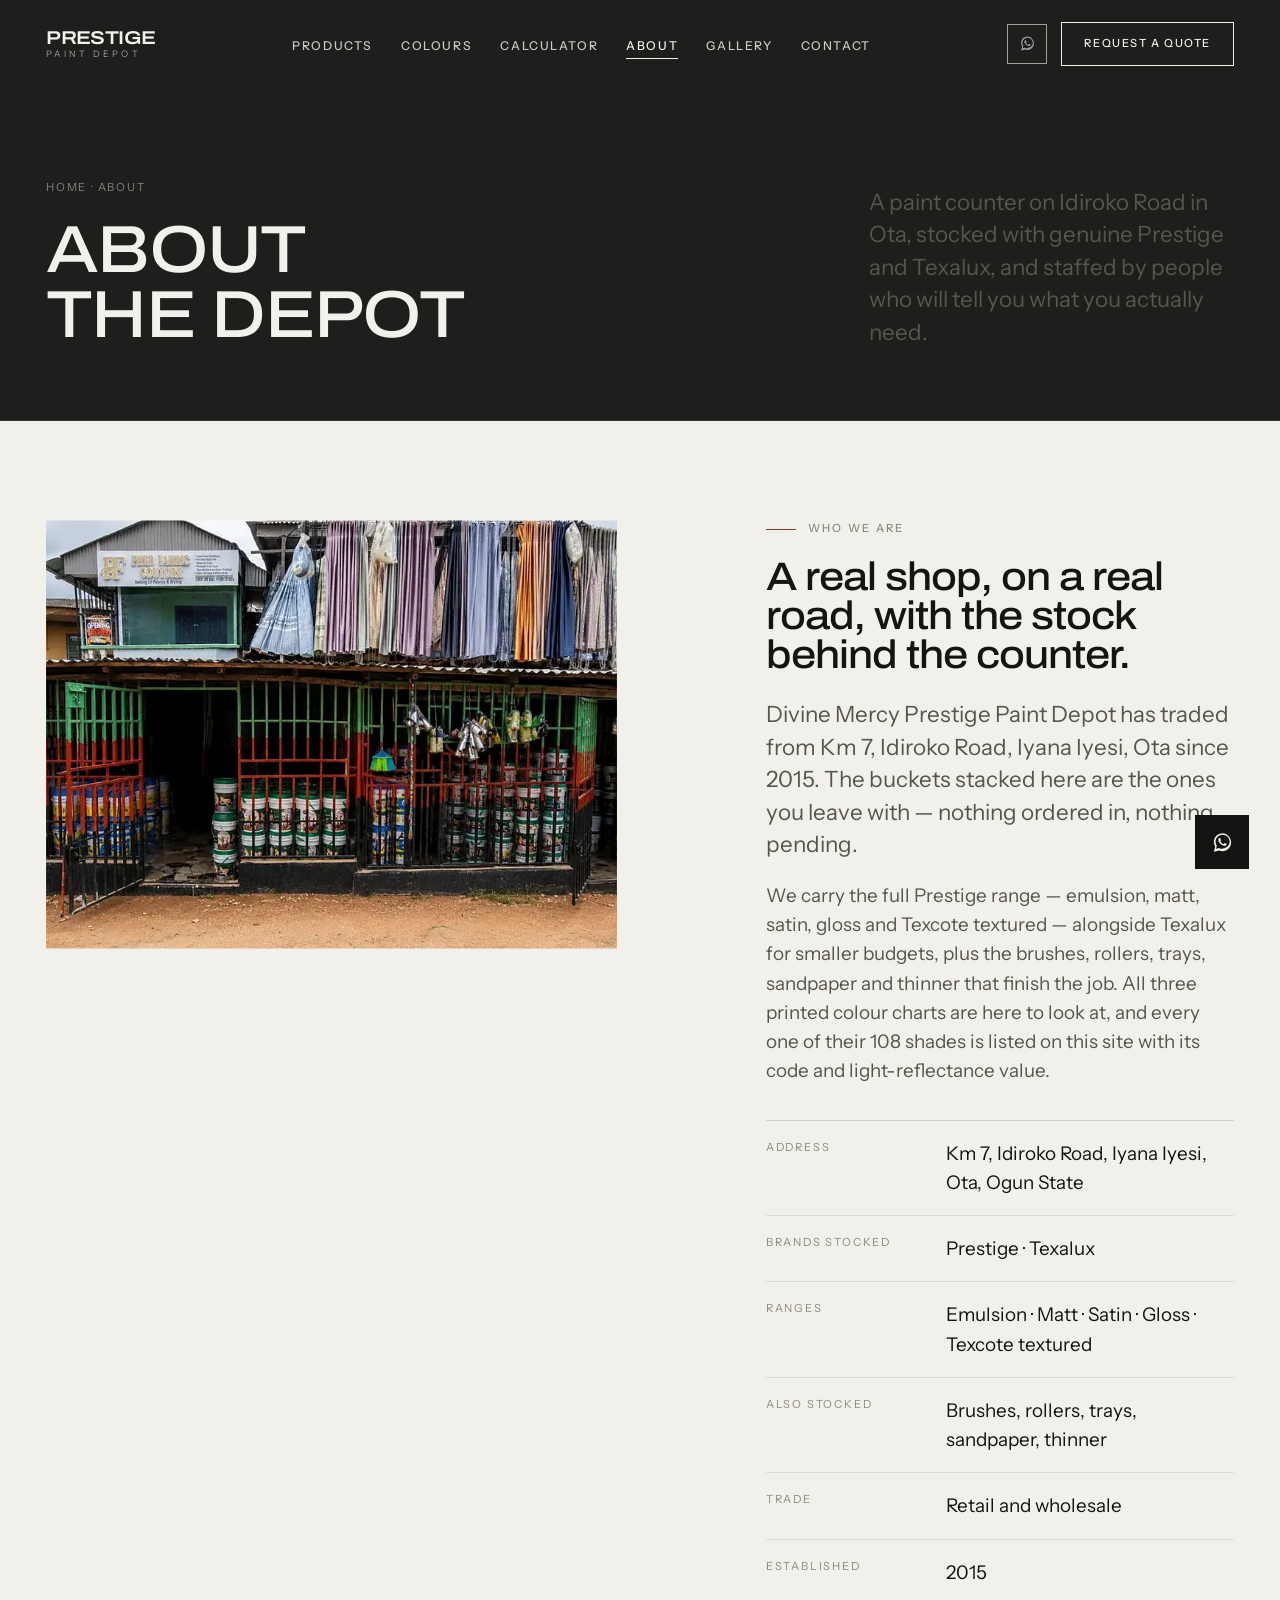
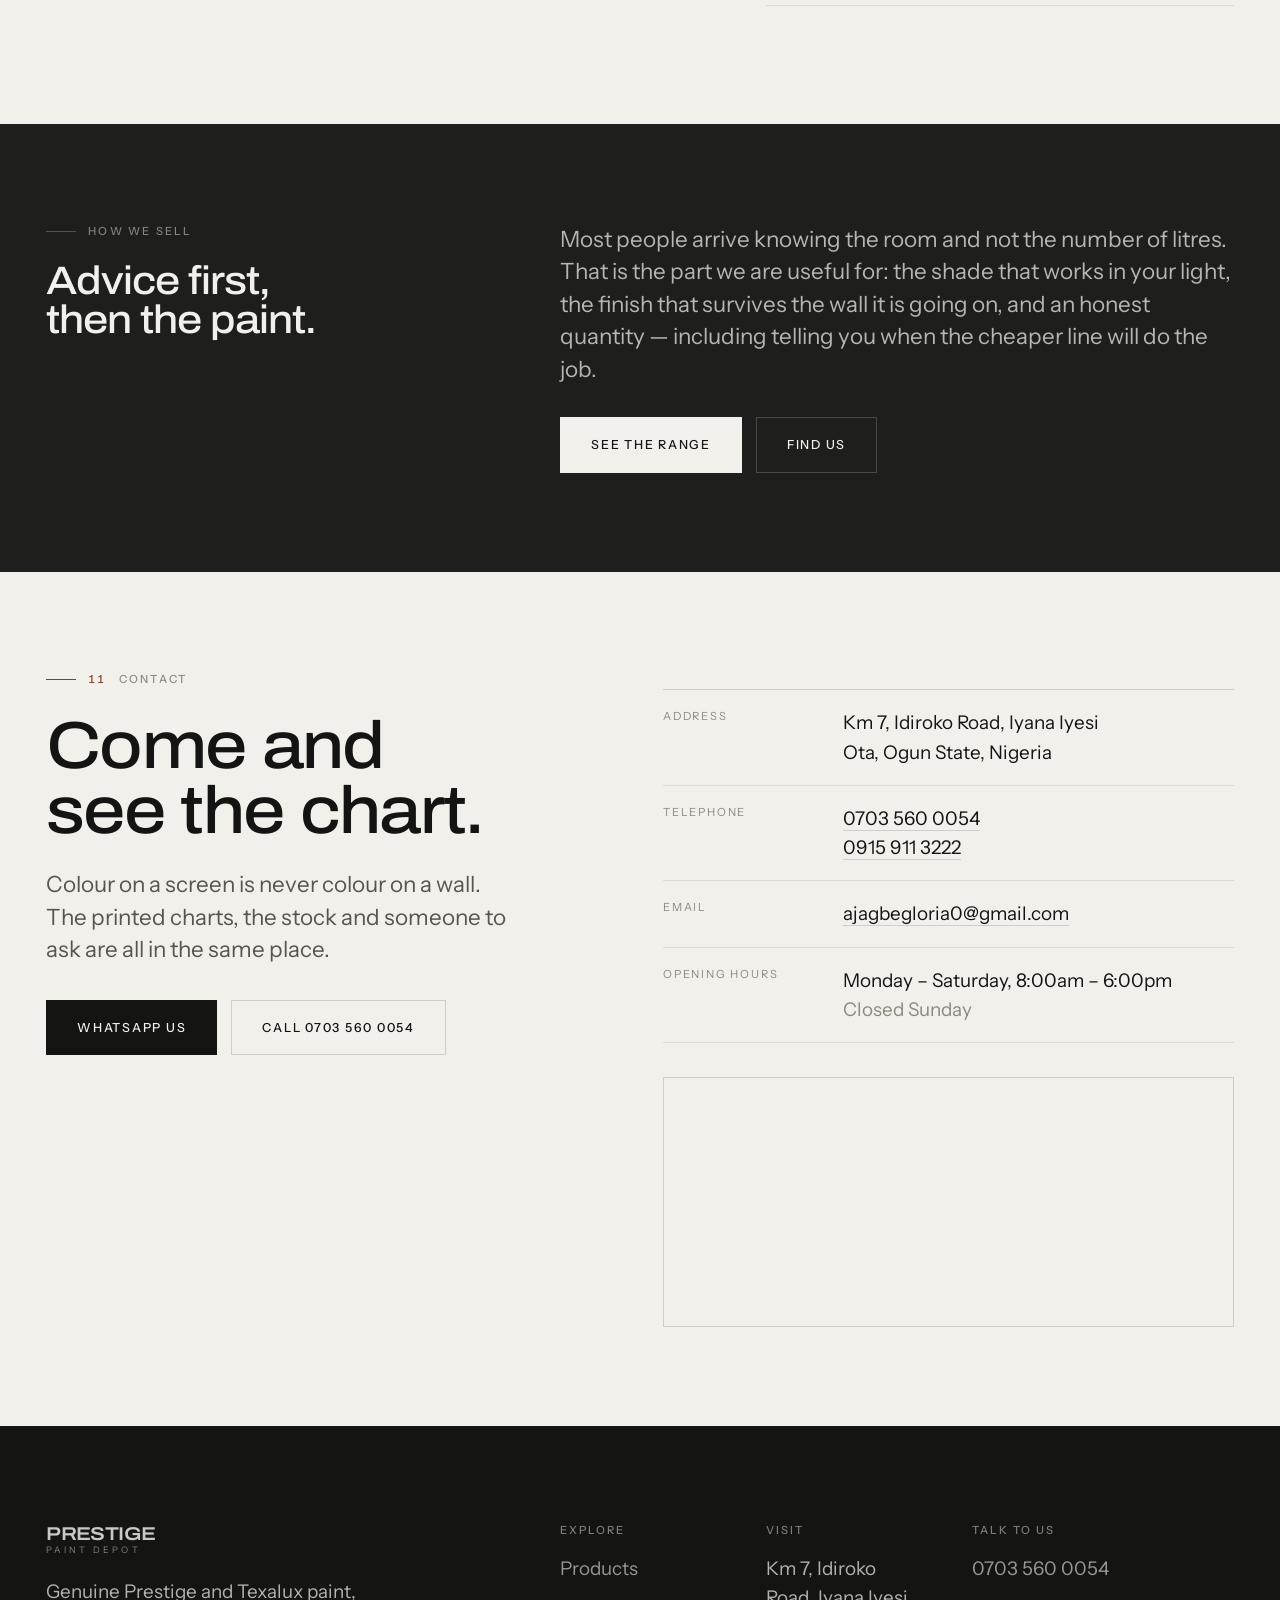
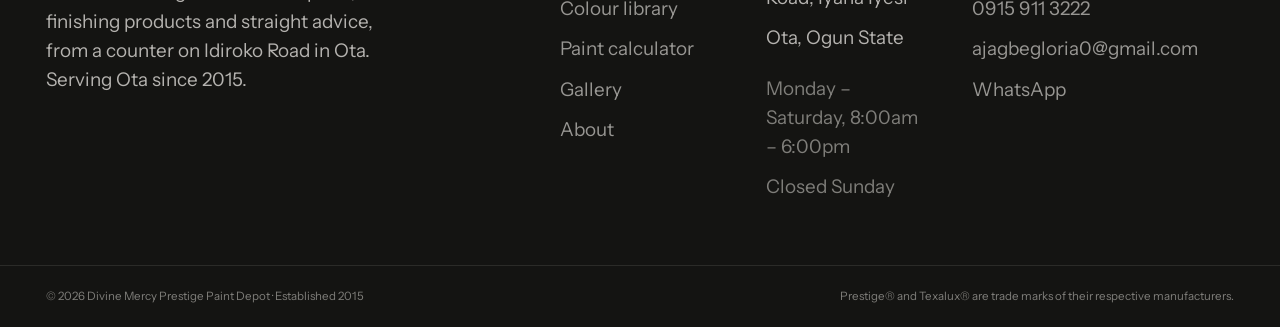
==== commit 41219ff8: "Site redesign" ====
--- a/about.html
+++ b/about.html
@@ -1,156 +1,219 @@
 <!doctype html>
 <html lang="en">
-  <head>
-    <meta charset="UTF-8" />
-    <meta name="viewport" content="width=device-width, initial-scale=1.0" />
-    <meta
-      name="description"
-      content="Learn more about Divine Mercy Prestige Paint Depot in Ota, Ogun State. We provide premium quality paints, expert advice and reliable paint solutions for homes, offices and commercial buildings."
-    />
-
-    <meta
-      name="keywords"
-      content="about Divine Mercy Prestige Paint Depot, paint company in Ota, Ogun State paint store, premium paints, quality paint solutions, paint experts, building paints Nigeria"
-    />
-
-    <meta name="author" content="Ajagbe Gideon" />
-    <!-- Google tag (gtag.js) -->
-    <script
-      async
-      src="https://www.googletagmanager.com/gtag/js?id=G-EFVQCXZWYG"
-    ></script>
-    <script>
-      window.dataLayer = window.dataLayer || [];
-      function gtag() {
-        dataLayer.push(arguments);
-      }
-      gtag("js", new Date());
-
-      gtag("config", "G-EFVQCXZWYG");
-    </script>
-    <title>About Us — Divine Mercy Prestige Paint Depot</title>
-    <link rel="icon" type="image/png" href="/images/divine-mercy-logo.png" />
-    <link rel="apple-touch-icon" href="/images/divine-mercy-logo.png" />
-    <link rel="preconnect" href="https://fonts.googleapis.com" />
-    <link rel="preconnect" href="https://fonts.gstatic.com" crossorigin />
-    <link
-      href="https://fonts.googleapis.com/css2?family=Poppins:wght@400;600;700&display=swap"
-      rel="stylesheet"
-    />
-    <link rel="stylesheet" href="styles.css" />
-  </head>
-  <body>
-    <div class="container">
-      <header id="header">
-        <nav>
-          <span class="nav-brand">🎨 Prestige Paint Depot </span>
-          <button
-            class="nav-toggle"
-            id="nav-toggle"
-            aria-label="Open menu"
-            aria-expanded="false"
-          >
-            <span></span>
-            <span></span>
-            <span></span>
+<head>
+<meta charset="utf-8">
+<meta name="viewport" content="width=device-width, initial-scale=1">
+<title>About — Divine Mercy Prestige Paint Depot, Ota, Ogun State</title>
+<meta name="description" content="Divine Mercy Prestige Paint Depot on Idiroko Road, Ota: genuine Prestige and Texalux paint, all three colour charts, retail and wholesale.">
+<meta name="robots" content="index, follow, max-image-preview:large">
+<meta name="theme-color" content="#1e1e1d">
+<meta name="geo.region" content="NG-OG">
+<meta name="geo.placename" content="Ota, Ogun State">
+<link rel="canonical" href="https://www.prestigepaintdepot.com/about.html">
+
+<meta property="og:type" content="website">
+<meta property="og:site_name" content="Prestige Paint Depot">
+<meta property="og:url" content="https://www.prestigepaintdepot.com/about.html">
+<meta property="og:title" content="About — Divine Mercy Prestige Paint Depot, Ota, Ogun State">
+<meta property="og:description" content="Divine Mercy Prestige Paint Depot on Idiroko Road, Ota: genuine Prestige and Texalux paint, all three colour charts, retail and wholesale.">
+<meta property="og:image" content="https://www.prestigepaintdepot.com/assets/img/hero-stack-1400.jpg">
+<meta name="twitter:card" content="summary_large_image">
+
+<link rel="icon" type="image/svg+xml" href="assets/img/favicon/favicon.svg">
+<link rel="icon" type="image/png" sizes="32x32" href="assets/img/favicon/favicon-32.png">
+<link rel="apple-touch-icon" href="assets/img/favicon/apple-touch-icon.png">
+
+<link rel="preload" href="assets/fonts/archivo-var.woff2" as="font" type="font/woff2" crossorigin>
+<link rel="preload" href="assets/fonts/instrument-sans-400.woff2" as="font" type="font/woff2" crossorigin>
+<link rel="stylesheet" href="assets/css/app.css">
+<script type="application/ld+json">{"@context":"https://schema.org","@type":["HomeAndConstructionBusiness","Store"],"name":"Divine Mercy Prestige Paint Depot","alternateName":"Prestige Paint Depot","url":"https://www.prestigepaintdepot.com/","image":"https://www.prestigepaintdepot.com/assets/img/shopfront-1400.jpg","logo":"https://www.prestigepaintdepot.com/assets/img/favicon/apple-touch-icon.png","telephone":"+2347035600054","email":"ajagbegloria0@gmail.com","priceRange":"$$","foundingDate":"2015","address":{"@type":"PostalAddress","streetAddress":"Km 7, Idiroko Road, Iyana Iyesi","addressLocality":"Ota","addressRegion":"Ogun State","addressCountry":"NG"},"hasMap":"https://www.google.com/maps/dir/?api=1&destination=Km+7,+Idiroko+Road,+Iyana+Iyesi,+Ota,+Ogun+State,+Nigeria","openingHoursSpecification":[{"@type":"OpeningHoursSpecification","dayOfWeek":["Monday","Tuesday","Wednesday","Thursday","Friday","Saturday"],"opens":"08:00","closes":"18:00"}],"brand":[{"@type":"Brand","name":"Prestige"},{"@type":"Brand","name":"Texalux"}],"description":"Genuine Prestige and Texalux paints \u2014 emulsion, matt, satin, gloss and textured finishes \u2014 plus painting accessories, in Ota, Ogun State."}</script>
+<!-- Google Analytics, carried over from the previous site -->
+<script async src="https://www.googletagmanager.com/gtag/js?id=G-EFVQCXZWYG"></script>
+<script>
+  window.dataLayer = window.dataLayer || [];
+  function gtag(){dataLayer.push(arguments);}
+  gtag('js', new Date());
+  gtag('config', 'G-EFVQCXZWYG');
+</script>
+</head>
+<body>
+<a class="skip" href="#main">Skip to content</a>
+
+    <header class="masthead">
+      <div class="shell masthead__inner">
+        <a class="wordmark" href="index.html"><b>Prestige</b><span>Paint Depot</span></a>
+        <nav aria-label="Primary"><ul class="nav"><li><a href="products.html">Products</a></li><li><a href="colours.html">Colours</a></li><li><a href="calculator.html">Calculator</a></li><li><a href="about.html" aria-current="page">About</a></li><li><a href="gallery.html">Gallery</a></li><li><a href="contact.html">Contact</a></li></ul></nav>
+        <div class="masthead__actions">
+          <a class="wa-link" href="https://wa.me/2347035600054?text=Hello%20Prestige%20Paint%20Depot%2C%20I%20have%20an%20enquiry."
+             target="_blank" rel="noopener" aria-label="Chat with us on WhatsApp"><svg viewBox="0 0 32 32" aria-hidden="true"><path d="M16.02 3C9.4 3 4 8.4 4 15.02c0 2.36.66 4.56 1.8 6.44L4 29l7.7-1.76a12 12 0 004.32.8h.01C22.65 28.04 28 22.66 28 16.02 28 9.4 22.65 3 16.02 3zm0 22.1c-1.5 0-2.94-.4-4.2-1.15l-.3-.18-4.56 1.04 1.1-4.44-.2-.32a9.7 9.7 0 01-1.5-5.03c0-5.4 4.38-9.78 9.78-9.78 5.4 0 9.78 4.38 9.78 9.78 0 5.4-4.4 9.08-9.9 9.08zm5.4-7.32c-.3-.15-1.75-.87-2.02-.96-.27-.1-.47-.15-.66.15-.2.3-.76.96-.93 1.15-.17.2-.34.22-.63.08-.3-.15-1.25-.46-2.38-1.47-.88-.78-1.47-1.75-1.65-2.05-.17-.3-.02-.46.13-.6.13-.14.3-.34.44-.5.15-.18.2-.3.3-.5.1-.2.05-.38-.02-.53-.08-.15-.66-1.6-.9-2.2-.24-.57-.48-.5-.66-.5h-.56c-.2 0-.5.07-.77.37-.27.3-1 .98-1 2.4s1.03 2.78 1.17 2.97c.15.2 2.03 3.1 4.9 4.34.68.3 1.22.47 1.63.6.68.22 1.3.19 1.8.11.55-.08 1.75-.71 2-1.4.24-.68.24-1.27.17-1.4-.07-.13-.27-.2-.56-.35z"/></svg></a>
+          <a class="btn" href="enquiry.html"><span>Request a Quote</span></a>
+          <button class="menu-btn" type="button" aria-expanded="false" aria-controls="menu" aria-label="Menu">
+            <i></i><i></i>
           </button>
-          <ul class="nav">
-            <li><a href="index.html">Home</a></li>
+        </div>
+      </div>
+    </header>
+
+    <div class="menu" id="menu" aria-hidden="true">
+      <div class="shell">
+        <ul class="menu__list"><li><a href="products.html"><em>01</em>Products</a></li><li><a href="colours.html"><em>02</em>Colours</a></li><li><a href="calculator.html"><em>03</em>Calculator</a></li><li><a href="about.html"><em>04</em>About</a></li><li><a href="gallery.html"><em>05</em>Gallery</a></li><li><a href="contact.html"><em>06</em>Contact</a></li></ul>
+      </div>
+      <div class="shell">
+        <div class="menu__foot">
+          <a class="meta" href="tel:+2347035600054">0703 560 0054</a>
+          <span class="meta">Km 7, Idiroko Road, Iyana Iyesi, Ota</span>
+          <a class="btn btn--sm" href="enquiry.html"><span>Request a Quote</span></a>
+        </div>
+      </div>
+    </div>
+<main id="main">
+
+    <section class="pagehead">
+      <div class="shell pagehead__grid">
+        <div>
+          <p class="crumbs"><a href="index.html">Home</a> · About</p>
+          <h1>About the depot</h1>
+        </div>
+        <div><p class="lede">A paint counter on Idiroko Road in Ota, stocked with
+        genuine Prestige and Texalux, and staffed by people who will tell you what
+        you actually need.</p></div>
+      </div>
+    </section>
+
+    <section class="band">
+      <div class="shell grid" style="row-gap:44px;align-items:start">
+        <div style="grid-column:1/7" class="reveal-img">
+          <div class="ff"><picture class=""><source type="image/webp" srcset="assets/img/shopfront-560.webp 560w, assets/img/shopfront-900.webp 900w, assets/img/shopfront-1400.webp 1400w" sizes="(max-width:900px) 92vw, 46vw"><img src="assets/img/shopfront-1400.jpg" srcset="assets/img/shopfront-560.jpg 560w, assets/img/shopfront-900.jpg 900w, assets/img/shopfront-1400.jpg 1400w" sizes="(max-width:900px) 92vw, 46vw" alt="The Prestige Paint Depot storefront on Idiroko Road, Ota" loading="eager" decoding="async"></picture></div>
+        </div>
+        <div style="grid-column:8/13">
+          <p class="label reveal">Who we are</p>
+          <h2 class="d2 reveal" style="--d:60ms;margin-top:20px">A real shop, on a real road, with the stock behind the counter.</h2>
+          <p class="lede reveal" style="--d:100ms;margin-top:24px">
+            Divine Mercy Prestige Paint Depot has traded from Km 7, Idiroko Road, Iyana Iyesi, Ota since
+            2015. The buckets stacked here are the ones you leave with —
+            nothing ordered in, nothing pending.
+          </p>
+          <p class="reveal" style="--d:140ms;margin-top:20px;color:var(--ink-2);max-width:52ch">
+            We carry the full Prestige range — emulsion, matt, satin, gloss and
+            Texcote textured — alongside Texalux for smaller budgets, plus the
+            brushes, rollers, trays, sandpaper and thinner that finish the job.
+            All three printed colour charts are here to look at, and every one of
+            their 108 shades is listed on this site with its code and
+            light-reflectance value.
+          </p>
+          <dl class="dl-rows reveal" style="--d:180ms;margin-top:34px">
+            <div><dt>Address</dt><dd>Km 7, Idiroko Road, Iyana Iyesi, Ota, Ogun State</dd></div>
+            <div><dt>Brands stocked</dt><dd>Prestige · Texalux</dd></div>
+            <div><dt>Ranges</dt><dd>Emulsion · Matt · Satin · Gloss · Texcote textured</dd></div>
+            <div><dt>Also stocked</dt><dd>Brushes, rollers, trays, sandpaper, thinner</dd></div>
+            <div><dt>Trade</dt><dd>Retail and wholesale</dd></div>
+            <div><dt>Established</dt><dd>2015</dd></div>
+          </dl>
+        </div>
+      </div>
+    </section>
+
+    <section class="band on-dark">
+      <div class="shell grid" style="row-gap:40px">
+        <div style="grid-column:1/5">
+          <p class="label">How we sell</p>
+          <h2 class="d2" style="margin-top:22px">Advice first,<br>then the paint.</h2>
+        </div>
+        <div style="grid-column:6/13">
+          <p class="lede">Most people arrive knowing the room and not the number of
+          litres. That is the part we are useful for: the shade that works in your
+          light, the finish that survives the wall it is going on, and an honest
+          quantity — including telling you when the cheaper line will do the job.</p>
+          <div style="margin-top:32px;display:flex;gap:14px;flex-wrap:wrap">
+            <a class="btn" href="products.html"><span>See the range</span></a>
+            <a class="btn btn--ghost" href="contact.html"><span>Find us</span></a>
+          </div>
+        </div>
+      </div>
+    </section>
+
+    
+    <section class="band" id="contact">
+      <div class="shell">
+        <div class="contact-grid">
+          <div class="contact-grid__head">
+            <p class="label reveal"><span class="label-num">11</span> Contact</p>
+            <h2 class="d1 reveal" style="--d:60ms;margin-top:26px">Come and<br>see the chart.</h2>
+            <p class="lede reveal" style="--d:120ms;margin-top:24px">
+              Colour on a screen is never colour on a wall. The printed charts,
+              the stock and someone to ask are all in the same place.
+            </p>
+            <div class="reveal" style="--d:180ms;display:flex;gap:14px;flex-wrap:wrap;margin-top:34px">
+              <a class="btn" href="https://wa.me/2347035600054?text=Hello%20Prestige%20Paint%20Depot%2C%20I%20have%20an%20enquiry." target="_blank" rel="noopener"><span>WhatsApp us</span></a>
+              <a class="btn btn--ghost" href="tel:+2347035600054"><span>Call 0703 560 0054</span></a>
+            </div>
+          </div>
+          <div class="contact-grid__body">
+            <dl class="dl-rows reveal">
+              <div><dt>Address</dt><dd>Km 7, Idiroko Road, Iyana Iyesi<br>Ota, Ogun State, Nigeria</dd></div>
+              <div><dt>Telephone</dt><dd><a href="tel:+2347035600054">0703 560 0054</a><br><a href="tel:+2349159113222">0915 911 3222</a></dd></div>
+              <div><dt>Email</dt><dd><a href="mailto:ajagbegloria0@gmail.com">ajagbegloria0@gmail.com</a></dd></div>
+              <div><dt>Opening hours</dt><dd>Monday – Saturday, 8:00am – 6:00pm<br><span style="color:var(--ink-3)">Closed Sunday</span></dd></div>
+            </dl>
+            <div class="map reveal" style="--d:100ms;margin-top:34px">
+              <iframe title="Map to Divine Mercy Prestige Paint Depot, Km 7, Idiroko Road, Iyana Iyesi, Ota"
+                src="https://www.google.com/maps?q=Km+7,+Idiroko+Road,+Iyana+Iyesi,+Ota,+Ogun+State,+Nigeria&output=embed"
+                loading="lazy" referrerpolicy="no-referrer-when-downgrade"></iframe>
+            </div>
+          </div>
+        </div>
+      </div>
+    </section>
+    
+</main>
+
+    <footer class="footer">
+      <div class="shell footer__top">
+        <div class="footer__brand">
+          <a class="wordmark" href="index.html"><b>Prestige</b><span>Paint Depot</span></a>
+          <p style="margin-top:22px;max-width:34ch;color:var(--on-dark-2)">
+            Genuine Prestige and Texalux paint, finishing products and straight
+            advice, from a counter on Idiroko Road in Ota. Serving Ota since
+            2015.
+          </p>
+        </div>
+        <div class="footer__col">
+          <h4>Explore</h4>
+          <ul>
             <li><a href="products.html">Products</a></li>
-            <li><a href="about.html" class="active">About</a></li>
+            <li><a href="colours.html">Colour library</a></li>
+            <li><a href="calculator.html">Paint calculator</a></li>
             <li><a href="gallery.html">Gallery</a></li>
-            <li><a href="contact.html">Contact</a></li>
-            <li><a href="enquiry.html">Enquiry</a></li>
-            <li><a href="calculator.html">Calculator</a></li>
+            <li><a href="about.html">About</a></li>
           </ul>
-        </nav>
-      </header>
-
-      <main>
-        <!-- Page Hero -->
-        <section id="page-hero">
-          <h1>About Us</h1>
-
-          <p>Learn more about Divine Mercy Prestige Paint Depot</p>
-        </section>
-
-        <!-- About Content -->
-        <section id="about-content">
-          <div class="about-text">
-            <h2>Who We Are</h2>
-
-            <p>
-              Divine Mercy Prestige Paint Depot is a trusted family-owned paint
-              business based in Ota, Ogun State. We proudly serve customers
-              across Ogun State with premium quality paints for homes, offices
-              and commercial buildings.
-            </p>
-
-            <p>
-              Over the years, we have built a strong reputation for quality
-              products, excellent customer service and reliable paint solutions
-              trusted by builders, homeowners and contractors.
-            </p>
-
-            <div class="about-badge">
-              <span>🏆</span>
-              <h3>Established Since 2015</h3>
-              <p>
-                Serving 500+ happy customers with premium quality paints, expert
-                advice, and outstanding customer service across Ogun State.
-              </p>
-            </div>
-
-            <h2>Our Mission</h2>
-
-            <p>
-              Our mission is to provide durable and high-quality paints at
-              affordable prices while helping customers bring beauty and colour
-              to their spaces.
-            </p>
-          </div>
-
-          <div class="about-info">
-            <h2>Business Information</h2>
-
-            <ul>
-              <li>
-                📍 Location: Km 7, Idiroko Road, Iyana Iyesi, Ota, Ogun State
-              </li>
-
-              <li>📞 Phone: 07035600054 | 09159113222</li>
-
-              <li>🕗 Hours: Monday – Saturday: 8:00 AM – 6:00 PM</li>
-
-              <li>❌ Closed: Sunday</li>
-            </ul>
-          </div>
-        </section>
-      </main>
-
-      <footer id="footer">
-        <p>
-          &copy; 2026 Divine Mercy Prestige Paint Depot. All rights reserved.
-        </p>
-        <p>📍 Km 7, Idiroko Road, Iyana Iyesi, Ota, Ogun State</p>
-        <p>
-          📞 <a href="tel:07035600054">07035600054</a> |
-          <a href="tel:09159113222">09159113222</a>
-        </p>
-        <p>
-          ✉️
-          <a href="mailto:ajagbegloria0@gmail.com">ajagbegloria0@gmail.com</a>
-        </p>
-      </footer>
-    </div>
-    <a
-      href="https://wa.me/2347035600054?text=Hello,%20I%20want%20to%20make%20an%20enquiry%20about%20your%20paints"
-      class="whatsapp-float"
-      target="_blank"
-    >
-      <img src="images/whatsapp.png" alt="WhatsApp" width="35" height="35" />
-    </a>
-    <script src="nav.js" defer></script>
-    <script src="back-to-top.js" defer></script>
-  </body>
+        </div>
+        <div class="footer__col">
+          <h4>Visit</h4>
+          <ul>
+            <li>Km 7, Idiroko Road, Iyana Iyesi</li>
+            <li>Ota, Ogun State</li>
+            <li style="margin-top:10px;color:var(--on-dark-3)">Monday – Saturday, 8:00am – 6:00pm</li>
+            <li style="color:var(--on-dark-3)">Closed Sunday</li>
+          </ul>
+        </div>
+        <div class="footer__col">
+          <h4>Talk to us</h4>
+          <ul>
+            <li><a href="tel:+2347035600054">0703 560 0054</a></li>
+            <li><a href="tel:+2349159113222">0915 911 3222</a></li>
+            <li><a href="mailto:ajagbegloria0@gmail.com">ajagbegloria0@gmail.com</a></li>
+            <li><a href="https://wa.me/2347035600054?text=Hello%20Prestige%20Paint%20Depot%2C%20I%20have%20an%20enquiry." target="_blank" rel="noopener">WhatsApp</a></li>
+          </ul>
+        </div>
+      </div>
+      <div class="shell footer__bottom">
+        <span>© <span data-year>2026</span> Divine Mercy Prestige Paint Depot · Established 2015</span>
+        <span>Prestige® and Texalux® are trade marks of their respective manufacturers.</span>
+      </div>
+    </footer>
+<a class="wa-float" href="https://wa.me/2347035600054?text=Hello%20Prestige%20Paint%20Depot%2C%20I%20have%20an%20enquiry."
+   target="_blank" rel="noopener" aria-label="Chat with us on WhatsApp"><svg viewBox="0 0 32 32" aria-hidden="true"><path d="M16.02 3C9.4 3 4 8.4 4 15.02c0 2.36.66 4.56 1.8 6.44L4 29l7.7-1.76a12 12 0 004.32.8h.01C22.65 28.04 28 22.66 28 16.02 28 9.4 22.65 3 16.02 3zm0 22.1c-1.5 0-2.94-.4-4.2-1.15l-.3-.18-4.56 1.04 1.1-4.44-.2-.32a9.7 9.7 0 01-1.5-5.03c0-5.4 4.38-9.78 9.78-9.78 5.4 0 9.78 4.38 9.78 9.78 0 5.4-4.4 9.08-9.9 9.08zm5.4-7.32c-.3-.15-1.75-.87-2.02-.96-.27-.1-.47-.15-.66.15-.2.3-.76.96-.93 1.15-.17.2-.34.22-.63.08-.3-.15-1.25-.46-2.38-1.47-.88-.78-1.47-1.75-1.65-2.05-.17-.3-.02-.46.13-.6.13-.14.3-.34.44-.5.15-.18.2-.3.3-.5.1-.2.05-.38-.02-.53-.08-.15-.66-1.6-.9-2.2-.24-.57-.48-.5-.66-.5h-.56c-.2 0-.5.07-.77.37-.27.3-1 .98-1 2.4s1.03 2.78 1.17 2.97c.15.2 2.03 3.1 4.9 4.34.68.3 1.22.47 1.63.6.68.22 1.3.19 1.8.11.55-.08 1.75-.71 2-1.4.24-.68.24-1.27.17-1.4-.07-.13-.27-.2-.56-.35z"/></svg></a>
+<script src="assets/js/app.js" defer></script>
+
+</body>
 </html>
--- a/assets/css/app.css
+++ b/assets/css/app.css
@@ -0,0 +1,1521 @@
+/* ==========================================================================
+   PRESTIGE PAINT DEPOT
+   Art direction: "Paint as part of architecture."
+
+   The interface is deliberately achromatic — bone, paper, graphite, ink.
+   Colour belongs to the paint: the 108-shade library, the swatch bands and
+   the product photography carry all of it. Structure is drawn with hairlines
+   and whitespace rather than cards and shadows. Nothing is rounded.
+   ========================================================================== */
+
+/* --------------------------------------------------------------------------
+   0. TYPEFACES — self-hosted
+   Archivo is a variable font with a width axis, which is what makes the
+   headlines architectural rather than generic; the whole family is one 90KB
+   file. Self-hosting keeps the render instant and off third-party servers.
+   -------------------------------------------------------------------------- */
+@font-face {
+  font-family: "Archivo";
+  src: url("../fonts/archivo-var.woff2") format("woff2");
+  font-weight: 100 900;
+  font-stretch: 62% 125%;
+  font-display: swap;
+}
+@font-face {
+  font-family: "Instrument Sans";
+  src: url("../fonts/instrument-sans-400.woff2") format("woff2");
+  font-weight: 400;
+  font-display: swap;
+}
+@font-face {
+  font-family: "Instrument Sans";
+  src: url("../fonts/instrument-sans-500.woff2") format("woff2");
+  font-weight: 500;
+  font-display: swap;
+}
+@font-face {
+  font-family: "Instrument Sans";
+  src: url("../fonts/instrument-sans-600.woff2") format("woff2");
+  font-weight: 600;
+  font-display: swap;
+}
+@font-face {
+  font-family: "Instrument Serif";
+  src: url("../fonts/instrument-serif-italic.woff2") format("woff2");
+  font-weight: 400;
+  font-style: italic;
+  font-display: swap;
+}
+
+/* --------------------------------------------------------------------------
+   1. TOKENS
+   -------------------------------------------------------------------------- */
+:root {
+  /* Surfaces */
+  --paper: #f2f0eb;
+  --bone: #e9e5dd;
+  --graphite: #1e1e1d;
+  --ink: #141412;
+
+  /* Type */
+  --ink-1: #141412;
+  --ink-2: #57564d;
+  --ink-3: #8b8a7e;
+  --on-dark-1: #f2f0eb;
+  --on-dark-2: rgba(242, 240, 235, 0.72);
+  --on-dark-3: rgba(242, 240, 235, 0.48);
+
+  /* One accent, used in milligrams: labels, rules, active states */
+  --clay: #8a3b2e;
+
+  /* Hairlines */
+  --line: rgba(20, 20, 18, 0.16);
+  --line-soft: rgba(20, 20, 18, 0.09);
+  --line-dark: rgba(242, 240, 235, 0.2);
+  --line-dark-soft: rgba(242, 240, 235, 0.1);
+
+  /* Typefaces */
+  --display: "Archivo", "Helvetica Neue", Arial, sans-serif;
+  --body: "Instrument Sans", "Helvetica Neue", Arial, sans-serif;
+  --serif: "Instrument Serif", Georgia, serif;
+
+  /* Fluid type scale — deliberately wide range: the brief asks for giant
+     headlines and real hierarchy, not one mid-sized size everywhere. */
+  --t-hero: clamp(2.7rem, 7.1vw, 7.6rem);
+  --t-1: clamp(2.2rem, 5.2vw, 4.75rem);
+  --t-2: clamp(1.65rem, 3.1vw, 2.85rem);
+  --t-3: clamp(1.15rem, 1.55vw, 1.5rem);
+  /* Set a size up from where it started: a good part of this shop's trade is
+     people who would rather not squint at a phone. */
+  --t-body: clamp(1.04rem, 0.42vw + 0.92rem, 1.18rem);
+  --t-lede: clamp(1.05rem, 0.7vw + 0.92rem, 1.4rem);
+  --t-meta: 0.7rem;
+
+  /* Rhythm */
+  --shell: 1680px;
+  --gutter: clamp(20px, 3.6vw, 60px);
+  --band: clamp(76px, 11vh, 168px);
+  --band-lg: clamp(104px, 15vh, 220px);
+
+  /* Motion */
+  --ease: cubic-bezier(0.22, 0.61, 0.36, 1);
+  --ease-io: cubic-bezier(0.65, 0, 0.35, 1);
+}
+
+/* --------------------------------------------------------------------------
+   2. RESET / BASE
+   -------------------------------------------------------------------------- */
+*,
+*::before,
+*::after { box-sizing: border-box; }
+
+html {
+  -webkit-text-size-adjust: 100%;
+  scroll-behavior: smooth;
+}
+
+/* clip, not hidden: keeps position:sticky working while stopping the
+   off-canvas menu from creating a horizontal scrollbar */
+html, body { overflow-x: clip; }
+
+body {
+  margin: 0;
+  background: var(--paper);
+  color: var(--ink-1);
+  font-family: var(--body);
+  font-size: var(--t-body);
+  line-height: 1.55;
+  font-weight: 400;
+  -webkit-font-smoothing: antialiased;
+  text-rendering: optimizeLegibility;
+}
+
+img, picture, svg, video { display: block; max-width: 100%; }
+img { height: auto; }
+
+/* Fixed-ratio image wells. <picture> is a wrapper element, so it has to be
+   told to fill too — otherwise the img resolves height:100% against an
+   auto-height parent and stops short. */
+.wide, .tall, .sq, .strip, .ff { overflow: hidden; }
+.wide { aspect-ratio: 16 / 10; }
+.tall { aspect-ratio: 4 / 5; }
+.sq { aspect-ratio: 1; }
+.strip { aspect-ratio: 16 / 6; }
+.ff { aspect-ratio: 4 / 3; }
+.wide > picture, .tall > picture, .sq > picture, .strip > picture, .ff > picture,
+.figure > picture, .hero__media > picture { width: 100%; height: 100%; }
+.wide img, .tall img, .sq img, .strip img, .ff img,
+.figure > picture img, .hero__media img { width: 100%; height: 100%; object-fit: cover; }
+
+h1, h2, h3, h4, h5 {
+  font-family: var(--display);
+  font-weight: 500;
+  font-stretch: 112%;
+  line-height: 0.98;
+  letter-spacing: -0.025em;
+  margin: 0;
+  text-wrap: balance;
+}
+
+p { margin: 0; }
+a { color: inherit; }
+
+button, input, select, textarea {
+  font: inherit;
+  color: inherit;
+}
+
+::selection { background: var(--ink-1); color: var(--paper); }
+
+:focus-visible {
+  outline: 2px solid var(--clay);
+  outline-offset: 3px;
+}
+
+.visually-hidden {
+  position: absolute; width: 1px; height: 1px;
+  padding: 0; margin: -1px; overflow: hidden;
+  clip: rect(0 0 0 0); white-space: nowrap; border: 0;
+}
+
+.skip {
+  position: absolute; left: 12px; top: -60px;
+  background: var(--ink-1); color: var(--paper);
+  padding: 12px 18px; z-index: 999;
+  transition: top 0.2s var(--ease);
+}
+.skip:focus { top: 12px; }
+
+/* --------------------------------------------------------------------------
+   3. LAYOUT PRIMITIVES
+   -------------------------------------------------------------------------- */
+.shell {
+  width: 100%;
+  max-width: var(--shell);
+  margin-inline: auto;
+  padding-inline: var(--gutter);
+}
+
+.grid {
+  display: grid;
+  grid-template-columns: repeat(12, 1fr);
+  column-gap: var(--gutter);
+}
+
+.band { padding-block: var(--band); }
+.band-lg { padding-block: var(--band-lg); }
+
+.on-dark { background: var(--graphite); color: var(--on-dark-2); }
+.on-dark h1, .on-dark h2, .on-dark h3, .on-dark h4 { color: var(--on-dark-1); }
+.on-bone { background: var(--bone); }
+
+.rule { height: 1px; background: var(--line); border: 0; margin: 0; }
+.on-dark .rule { background: var(--line-dark); }
+
+/* --------------------------------------------------------------------------
+   4. TYPE COMPONENTS
+   -------------------------------------------------------------------------- */
+
+/* Architectural drawing-sheet label: 01 — SECTION NAME */
+.label {
+  display: flex;
+  align-items: center;
+  gap: 12px;
+  font-family: var(--body);
+  font-size: var(--t-meta);
+  font-weight: 500;
+  letter-spacing: 0.2em;
+  text-transform: uppercase;
+  color: var(--ink-3);
+}
+.label::before {
+  content: "";
+  width: 30px;
+  height: 1px;
+  background: var(--clay);
+  flex: none;
+}
+.on-dark .label { color: var(--on-dark-3); }
+
+.label-num { color: var(--clay); font-variant-numeric: tabular-nums; }
+
+.d-hero {
+  font-size: var(--t-hero);
+  font-stretch: 118%;
+  letter-spacing: -0.035em;
+  line-height: 0.9;
+  text-transform: uppercase;
+}
+.d1 { font-size: var(--t-1); }
+.d2 { font-size: var(--t-2); }
+.d3 { font-size: var(--t-3); line-height: 1.1; letter-spacing: -0.015em; }
+
+.lede {
+  font-size: var(--t-lede);
+  line-height: 1.45;
+  color: var(--ink-2);
+  max-width: 46ch;
+}
+.on-dark .lede { color: var(--on-dark-2); }
+
+.meta {
+  font-size: var(--t-meta);
+  letter-spacing: 0.16em;
+  text-transform: uppercase;
+  color: var(--ink-3);
+  font-variant-numeric: tabular-nums;
+}
+.on-dark .meta { color: var(--on-dark-3); }
+
+.serif-em {
+  font-family: var(--serif);
+  font-style: italic;
+  font-stretch: normal;
+  letter-spacing: -0.01em;
+  text-transform: none;
+}
+
+/* --------------------------------------------------------------------------
+   5. ACTIONS
+   -------------------------------------------------------------------------- */
+.btn {
+  --bg: var(--ink-1);
+  --fg: var(--paper);
+  --bd: var(--ink-1);
+  position: relative;
+  display: inline-flex;
+  align-items: center;
+  gap: 12px;
+  padding: 17px 30px;
+  background: var(--bg);
+  color: var(--fg);
+  border: 1px solid var(--bd);
+  font-size: 0.78rem;
+  font-weight: 500;
+  letter-spacing: 0.14em;
+  text-transform: uppercase;
+  text-decoration: none;
+  cursor: pointer;
+  overflow: hidden;
+  isolation: isolate;
+  transition: color 0.45s var(--ease), border-color 0.45s var(--ease);
+}
+.btn span { position: relative; z-index: 1; }
+.btn::after {
+  content: "";
+  position: absolute;
+  inset: 0;
+  background: var(--paper);
+  transform: translateY(101%);
+  transition: transform 0.5s var(--ease);
+  z-index: 0;
+}
+.btn:hover::after { transform: translateY(0); }
+.btn:hover { color: var(--ink-1); }
+
+.btn--ghost {
+  --bg: transparent;
+  --fg: var(--ink-1);
+  --bd: var(--line);
+}
+.btn--ghost::after { background: var(--ink-1); }
+.btn--ghost:hover { color: var(--paper); border-color: var(--ink-1); }
+
+.on-dark .btn {
+  --bg: var(--paper);
+  --fg: var(--ink-1);
+  --bd: var(--paper);
+}
+.on-dark .btn::after { background: transparent; }
+.on-dark .btn:hover { color: var(--ink-1); }
+
+.on-dark .btn--ghost {
+  --bg: transparent;
+  --fg: var(--on-dark-1);
+  --bd: var(--line-dark);
+}
+.on-dark .btn--ghost::after { background: var(--paper); }
+.on-dark .btn--ghost:hover { color: var(--ink-1); border-color: var(--paper); }
+
+.btn--sm { padding: 13px 22px; font-size: 0.7rem; }
+
+/* Text link with a drawn underline */
+.tlink {
+  position: relative;
+  display: inline-block;
+  text-decoration: none;
+  padding-bottom: 3px;
+  font-size: 0.78rem;
+  font-weight: 500;
+  letter-spacing: 0.14em;
+  text-transform: uppercase;
+}
+.tlink::after {
+  content: "";
+  position: absolute;
+  left: 0; bottom: 0;
+  width: 100%; height: 1px;
+  background: currentColor;
+  transform-origin: right;
+  transform: scaleX(1);
+  transition: transform 0.45s var(--ease);
+}
+.tlink:hover::after { transform-origin: left; animation: draw 0.6s var(--ease); }
+@keyframes draw {
+  0% { transform: scaleX(1); transform-origin: right; }
+  49% { transform: scaleX(0); transform-origin: right; }
+  50% { transform: scaleX(0); transform-origin: left; }
+  100% { transform: scaleX(1); transform-origin: left; }
+}
+
+/* --------------------------------------------------------------------------
+   6. MASTHEAD + NAVIGATION
+   -------------------------------------------------------------------------- */
+.masthead {
+  position: fixed;
+  inset: 0 0 auto 0;
+  /* Above the full-screen menu (z 95), not below it: the menu is what the
+     close button sits on top of, and a bar underneath its own overlay makes
+     the menu impossible to close. */
+  z-index: 100;
+  transition: background 0.45s var(--ease), border-color 0.45s var(--ease), color 0.35s var(--ease);
+  border-bottom: 1px solid transparent;
+}
+/* The glass sits on a pseudo-element, never on .masthead itself: a
+   backdrop-filter on an element makes it the containing block for any
+   position:fixed descendant, which silently traps the mobile menu inside
+   the header's own box. */
+.masthead::before {
+  content: "";
+  position: absolute;
+  inset: 0;
+  z-index: -1;
+  background: rgba(242, 240, 235, 0);
+  backdrop-filter: blur(0px);
+  -webkit-backdrop-filter: blur(0px);
+  transition: background 0.45s var(--ease), backdrop-filter 0.45s var(--ease);
+}
+.masthead.is-stuck { border-bottom-color: var(--line); }
+.masthead.is-stuck::before {
+  background: rgba(242, 240, 235, 0.86);
+  backdrop-filter: blur(16px) saturate(1.4);
+  -webkit-backdrop-filter: blur(16px) saturate(1.4);
+}
+
+.masthead__inner {
+  display: flex;
+  align-items: center;
+  justify-content: space-between;
+  gap: clamp(16px, 4vw, 64px);
+  height: 88px;
+  transition: height 0.45s var(--ease);
+}
+.masthead.is-stuck .masthead__inner { height: 68px; }
+
+/* Over the dark hero the chrome is light; once stuck it flips to ink.
+   With the menu open it always goes light again — the menu behind it is
+   graphite — and drops its own glass so the two don't stack. */
+.masthead { color: var(--on-dark-1); }
+.masthead.is-stuck { color: var(--ink-1); }
+[data-menu-open] .masthead,
+[data-menu-open] .masthead.is-stuck { color: var(--on-dark-1); border-bottom-color: transparent; }
+[data-menu-open] .masthead::before,
+[data-menu-open] .masthead.is-stuck::before { background: transparent; backdrop-filter: none; -webkit-backdrop-filter: none; }
+
+.wordmark {
+  display: flex;
+  flex-direction: column;
+  gap: 3px;
+  text-decoration: none;
+  flex: none;
+}
+.wordmark b {
+  font-family: var(--display);
+  font-size: 1.16rem;
+  font-weight: 600;
+  font-stretch: 118%;
+  letter-spacing: -0.03em;
+  text-transform: uppercase;
+  line-height: 1;
+}
+.wordmark span {
+  font-size: 0.56rem;
+  letter-spacing: 0.34em;
+  text-transform: uppercase;
+  opacity: 0.62;
+  line-height: 1;
+}
+
+.nav {
+  display: flex;
+  align-items: center;
+  gap: clamp(18px, 2.2vw, 38px);
+  list-style: none;
+  margin: 0;
+  padding: 0;
+}
+.nav a {
+  position: relative;
+  text-decoration: none;
+  font-size: 0.76rem;
+  font-weight: 500;
+  letter-spacing: 0.13em;
+  text-transform: uppercase;
+  padding-block: 6px;
+  opacity: 0.82;
+  transition: opacity 0.3s var(--ease);
+}
+.nav a::after {
+  content: "";
+  position: absolute;
+  left: 0; bottom: 0;
+  width: 100%; height: 1px;
+  background: currentColor;
+  transform: scaleX(0);
+  transform-origin: right;
+  transition: transform 0.4s var(--ease);
+}
+.nav a:hover { opacity: 1; }
+.nav a:hover::after,
+.nav a[aria-current="page"]::after { transform: scaleX(1); transform-origin: left; }
+.nav a[aria-current="page"] { opacity: 1; }
+
+.masthead__actions { display: flex; align-items: center; gap: 14px; flex: none; }
+
+.masthead .btn {
+  --bg: transparent;
+  --fg: currentColor;
+  --bd: currentColor;
+  padding: 12px 22px;
+  font-size: 0.7rem;
+}
+.masthead .btn::after { background: currentColor; }
+.masthead .btn:hover { color: var(--paper); }
+.masthead.is-stuck .btn:hover { color: var(--paper); }
+
+.wa-link {
+  display: grid;
+  place-items: center;
+  width: 40px; height: 40px;
+  border: 1px solid currentColor;
+  opacity: 0.62;
+  transition: opacity 0.3s var(--ease);
+}
+.wa-link:hover { opacity: 1; }
+.wa-link svg { width: 17px; height: 17px; fill: currentColor; }
+
+/* Menu button */
+.menu-btn {
+  display: none;
+  width: 44px; height: 44px;
+  background: none;
+  border: 1px solid currentColor;
+  cursor: pointer;
+  position: relative;
+  z-index: 101;
+  flex: none;
+}
+.menu-btn i {
+  position: absolute;
+  left: 12px;
+  width: 18px; height: 1px;
+  background: currentColor;
+  transition: transform 0.4s var(--ease), opacity 0.25s var(--ease);
+}
+.menu-btn i:nth-child(1) { top: 17px; }
+.menu-btn i:nth-child(2) { top: 25px; }
+[data-menu-open] .menu-btn i:nth-child(1) { transform: translateY(4px) rotate(45deg); }
+[data-menu-open] .menu-btn i:nth-child(2) { transform: translateY(-4px) rotate(-45deg); }
+
+/* Full-screen menu — an editorial takeover, not a slide-in tray */
+.menu {
+  position: fixed;
+  inset: 0;
+  z-index: 95;
+  background: var(--graphite);
+  color: var(--on-dark-1);
+  display: grid;
+  grid-template-rows: 1fr auto;
+  padding-top: 96px;
+  clip-path: inset(0 0 100% 0);
+  transition: clip-path 0.7s var(--ease-io);
+  visibility: hidden;
+}
+[data-menu-open] .menu { clip-path: inset(0 0 0 0); visibility: visible; }
+
+.menu__list {
+  list-style: none;
+  margin: 0;
+  padding: 0;
+  align-self: center;
+}
+.menu__list li { border-top: 1px solid var(--line-dark-soft); }
+.menu__list li:last-child { border-bottom: 1px solid var(--line-dark-soft); }
+.menu__list a {
+  display: flex;
+  align-items: baseline;
+  gap: 20px;
+  padding: clamp(14px, 2.2vh, 24px) 0;
+  text-decoration: none;
+  font-family: var(--display);
+  font-size: clamp(1.75rem, 6.4vw, 3.2rem);
+  font-weight: 500;
+  font-stretch: 115%;
+  letter-spacing: -0.03em;
+  text-transform: uppercase;
+  line-height: 1;
+  opacity: 0;
+  transform: translateY(18px);
+  transition: opacity 0.5s var(--ease), transform 0.5s var(--ease), color 0.3s var(--ease);
+}
+[data-menu-open] .menu__list a { opacity: 1; transform: none; }
+.menu__list a em {
+  font-family: var(--body);
+  font-style: normal;
+  font-size: 0.66rem;
+  letter-spacing: 0.18em;
+  color: var(--clay);
+}
+.menu__list a:hover { color: #fff; }
+
+.menu__foot {
+  border-top: 1px solid var(--line-dark-soft);
+  padding-block: clamp(20px, 4vh, 40px);
+  display: flex;
+  flex-wrap: wrap;
+  gap: 12px clamp(24px, 5vw, 72px);
+  align-items: center;
+  justify-content: space-between;
+}
+.menu__foot a { text-decoration: none; }
+.menu .btn { --bg: var(--paper); --fg: var(--ink-1); --bd: var(--paper); }
+.menu .btn::after { background: transparent; }
+
+/* --------------------------------------------------------------------------
+   7. HERO
+   -------------------------------------------------------------------------- */
+.hero {
+  position: relative;
+  background: var(--graphite);
+  color: var(--on-dark-2);
+  min-height: 100svh;
+  display: flex;
+  flex-direction: column;
+  justify-content: flex-end;
+  padding-top: 128px;
+  overflow: hidden;
+}
+/* A scrim under the masthead only. The nav sits over photography at the top
+   of the hero, and light-on-light is unreadable without it. */
+.hero::before {
+  content: "";
+  position: absolute;
+  inset: 0 0 auto 0;
+  height: 220px;
+  z-index: 1;
+  background: linear-gradient(180deg, rgba(20, 20, 18, 0.72), rgba(20, 20, 18, 0));
+  pointer-events: none;
+}
+
+.hero__media {
+  position: absolute;
+  inset: 0 0 0 auto;
+  width: 44%;
+  overflow: hidden;
+}
+.hero__media img {
+  width: 100%; height: 100%;
+  object-fit: cover;
+  object-position: 62% center;
+  transform: scale(1.06);
+  transition: transform 1.6s var(--ease);
+}
+.is-ready .hero__media img { transform: scale(1); }
+/* The photograph is graded into the page rather than butted against it:
+   opaque at the seam, thinning across the frame, and grounded again at the
+   bottom so the title-block strip stays readable over it. */
+.hero__media::after {
+  content: "";
+  position: absolute;
+  inset: 0;
+  background:
+    linear-gradient(180deg, rgba(30, 30, 29, 0) 62%, rgba(30, 30, 29, 0.86) 100%),
+    linear-gradient(90deg, var(--graphite) 0%, rgba(30, 30, 29, 0.88) 14%, rgba(30, 30, 29, 0.42) 46%, rgba(30, 30, 29, 0.3) 100%);
+}
+
+.hero__body { position: relative; z-index: 2; padding-bottom: clamp(28px, 5vh, 56px); }
+.hero__copy { max-width: min(62%, 1040px); }
+
+.hero h1 { color: var(--on-dark-1); margin-block: clamp(20px, 3.4vh, 38px) 0; font-stretch: 112%; }
+.hero h1 .line { display: block; overflow: hidden; }
+.hero h1 .line > span { display: block; }
+
+.hero__lede { margin-top: clamp(20px, 3vh, 34px); max-width: 44ch; }
+
+.hero__cta {
+  display: flex;
+  flex-wrap: wrap;
+  gap: 14px;
+  margin-top: clamp(26px, 4vh, 44px);
+}
+
+/* Title-block strip, like the metadata bar on an architectural drawing */
+.hero__strip {
+  position: relative;
+  z-index: 2;
+  border-top: 1px solid var(--line-dark-soft);
+  display: grid;
+  grid-template-columns: repeat(4, 1fr);
+  gap: 1px;
+}
+.hero__strip > div { padding: 20px 0 22px; }
+.hero__strip dt {
+  font-size: var(--t-meta);
+  letter-spacing: 0.18em;
+  text-transform: uppercase;
+  color: var(--on-dark-3);
+  margin-bottom: 8px;
+}
+.hero__strip dd {
+  margin: 0;
+  font-size: 0.94rem;
+  color: var(--on-dark-1);
+  letter-spacing: -0.01em;
+}
+
+/* --------------------------------------------------------------------------
+   8. EDITORIAL BLOCKS
+   -------------------------------------------------------------------------- */
+
+/* Statement: oversized type, offset supporting column */
+.statement__head { grid-column: 1 / 8; }
+.statement__aside {
+  grid-column: 9 / 13;
+  align-self: end;
+  display: flex;
+  flex-direction: column;
+  gap: 22px;
+}
+.statement h2 { margin-top: 26px; }
+.statement h2 em { font-family: var(--serif); font-style: italic; font-stretch: normal; }
+
+.figure { position: relative; overflow: hidden; }
+.figure img { width: 100%; height: 100%; object-fit: cover; }
+.figure figcaption {
+  margin-top: 12px;
+  font-size: var(--t-meta);
+  letter-spacing: 0.16em;
+  text-transform: uppercase;
+  color: var(--ink-3);
+}
+
+/* Image reveal — a wipe, not a fade.
+   The clip goes on the <picture> inside, never on .reveal-img itself: an
+   element clipped to zero height reports intersectionRatio 0 forever, so the
+   observer would never fire and — because the images are lazy — they would
+   never even download. Observe the wrapper, clip the child. */
+.reveal-img > picture,
+.reveal-img > * > picture {
+  clip-path: inset(0 0 100% 0);
+  transition: clip-path 1.05s var(--ease-io);
+  transition-delay: var(--d, 0ms);
+}
+.reveal-img.is-in > picture,
+.reveal-img.is-in > * > picture { clip-path: inset(0 0 0 0); }
+.reveal-img img { transform: scale(1.08); transition: transform 1.4s var(--ease); transition-delay: var(--d, 0ms); }
+.reveal-img.is-in img { transform: scale(1); }
+
+/* Text reveal */
+.reveal { opacity: 0; transform: translateY(16px); transition: opacity 0.8s var(--ease), transform 0.8s var(--ease); transition-delay: var(--d, 0ms); }
+.reveal.is-in { opacity: 1; transform: none; }
+
+.reveal-line { display: block; overflow: hidden; }
+.reveal-line > * { display: block; transform: translateY(105%); transition: transform 0.95s var(--ease-io); transition-delay: var(--d, 0ms); }
+.reveal-line.is-in > * { transform: none; }
+
+/* --------------------------------------------------------------------------
+   9. CATEGORY INDEX  (products, editorial — deliberately not a card grid)
+   -------------------------------------------------------------------------- */
+.cats { border-top: 1px solid var(--line); }
+.cat {
+  display: grid;
+  grid-template-columns: 5rem 1fr auto;
+  align-items: center;
+  gap: clamp(16px, 3vw, 48px);
+  padding: clamp(18px, 2.6vw, 34px) 0;
+  border-bottom: 1px solid var(--line);
+  text-decoration: none;
+  position: relative;
+  transition: padding-left 0.5s var(--ease);
+}
+.cat:hover { padding-left: 14px; }
+.cat__num { font-size: var(--t-meta); letter-spacing: 0.18em; color: var(--ink-3); font-variant-numeric: tabular-nums; }
+.cat__name {
+  font-family: var(--display);
+  font-size: clamp(1.5rem, 3.6vw, 3rem);
+  font-weight: 500;
+  font-stretch: 112%;
+  letter-spacing: -0.03em;
+  text-transform: uppercase;
+  line-height: 1;
+}
+.cat__meta { font-size: var(--t-meta); letter-spacing: 0.16em; text-transform: uppercase; color: var(--ink-3); text-align: right; }
+
+/* --------------------------------------------------------------------------
+   10. PRODUCT CAMPAIGN ROWS
+   -------------------------------------------------------------------------- */
+.campaign { display: grid; gap: var(--band); }
+.camp {
+  display: grid;
+  grid-template-columns: repeat(12, 1fr);
+  column-gap: var(--gutter);
+  align-items: center;
+}
+.camp__media { grid-column: 1 / 7; }
+.camp__body { grid-column: 8 / 12; }
+.camp:nth-child(even) .camp__media { grid-column: 7 / 13; order: 2; }
+.camp:nth-child(even) .camp__body { grid-column: 2 / 6; order: 1; }
+
+.camp__body h3 { font-size: var(--t-1); text-transform: uppercase; margin-block: 18px 0; }
+.camp__body .lede { margin-top: 20px; }
+
+.spec {
+  display: grid;
+  grid-template-columns: repeat(2, minmax(0, 1fr));
+  gap: 1px;
+  margin-top: 34px;
+  border-top: 1px solid var(--line);
+}
+.spec div { padding: 16px 0 0; }
+.spec dt { font-size: var(--t-meta); letter-spacing: 0.16em; text-transform: uppercase; color: var(--ink-3); }
+.spec dd { margin: 6px 0 0; font-size: 1.02rem; }
+.on-dark .spec { border-color: var(--line-dark); }
+.on-dark .spec dd { color: var(--on-dark-1); }
+
+.camp__actions { display: flex; gap: 14px; flex-wrap: wrap; margin-top: 34px; }
+
+/* --------------------------------------------------------------------------
+   11. COLOUR EXPERIENCE
+   -------------------------------------------------------------------------- */
+.colour-stage {
+  display: grid;
+  grid-template-columns: 1.05fr 1fr;
+  min-height: min(76vh, 780px);
+}
+.colour-stage__fill {
+  position: relative;
+  transition: background-color 0.85s var(--ease);
+  overflow: hidden;
+}
+.colour-stage__fill .tex {
+  position: absolute; inset: 0;
+  background-image: url("../img/texture-stone.png");
+  background-size: 150px 150px;
+  mix-blend-mode: overlay;
+  opacity: 0;
+  transition: opacity 0.6s var(--ease);
+}
+.colour-stage__fill.is-textured .tex { opacity: 0.9; }
+
+.colour-stage__info {
+  padding: clamp(28px, 5vw, 76px);
+  display: flex;
+  flex-direction: column;
+  justify-content: center;
+  gap: 26px;
+}
+.colour-stage__info h3 {
+  font-size: clamp(2.1rem, 4.6vw, 4rem);
+  text-transform: uppercase;
+}
+.colour-facts { display: grid; gap: 1px; border-top: 1px solid var(--line); }
+.colour-facts div {
+  display: flex;
+  justify-content: space-between;
+  gap: 20px;
+  padding: 14px 0;
+  border-bottom: 1px solid var(--line-soft);
+}
+.colour-facts dt { font-size: var(--t-meta); letter-spacing: 0.16em; text-transform: uppercase; color: var(--ink-3); }
+.colour-facts dd { margin: 0; font-variant-numeric: tabular-nums; }
+.on-dark .colour-facts { border-color: var(--line-dark); }
+.on-dark .colour-facts div { border-color: var(--line-dark-soft); }
+.on-dark .colour-facts dd { color: var(--on-dark-1); }
+
+/* Controls */
+.colour-bar {
+  display: flex;
+  flex-wrap: wrap;
+  align-items: center;
+  gap: 12px 22px;
+  padding-block: 20px;
+  border-block: 1px solid var(--line);
+}
+.chips { display: flex; flex-wrap: wrap; gap: 8px; flex: 1 1 auto; }
+.chip {
+  border: 1px solid var(--line);
+  background: none;
+  padding: 9px 15px;
+  font-size: 0.68rem;
+  letter-spacing: 0.13em;
+  text-transform: uppercase;
+  cursor: pointer;
+  transition: background 0.3s var(--ease), color 0.3s var(--ease), border-color 0.3s var(--ease);
+  white-space: nowrap;
+}
+.chip:hover { border-color: var(--ink-1); }
+.chip[aria-pressed="true"] { background: var(--ink-1); color: var(--paper); border-color: var(--ink-1); }
+.chip .n { opacity: 0.5; margin-left: 7px; font-variant-numeric: tabular-nums; }
+
+.colour-tools { display: flex; gap: 12px; align-items: center; margin-left: auto; }
+.field {
+  border: 1px solid var(--line);
+  background: transparent;
+  padding: 11px 14px;
+  font-size: 0.8rem;
+  min-width: 190px;
+}
+.field::placeholder { color: var(--ink-3); }
+select.field { cursor: pointer; }
+
+/* Large colour tiles — colour fields, not tiny chips */
+.swatches {
+  display: grid;
+  grid-template-columns: repeat(auto-fill, minmax(clamp(140px, 15vw, 230px), 1fr));
+  gap: 1px;
+  background: var(--line-soft);
+  border: 1px solid var(--line-soft);
+}
+.sw {
+  position: relative;
+  border: 0;
+  padding: 0;
+  background: var(--paper);
+  cursor: pointer;
+  text-align: left;
+  aspect-ratio: 1;
+  overflow: hidden;
+  isolation: isolate;
+}
+.sw__fill { position: absolute; inset: 0; transition: transform 0.6s var(--ease); }
+.sw:hover .sw__fill { transform: scale(1.06); }
+.sw.is-textured .sw__fill::after {
+  content: "";
+  position: absolute; inset: 0;
+  background-image: url("../img/texture-stone.png");
+  background-size: 132px 132px;
+  mix-blend-mode: overlay;
+  opacity: 0.9;
+  pointer-events: none;
+}
+.sw__meta {
+  position: absolute;
+  inset: auto 0 0 0;
+  padding: 14px;
+  display: flex;
+  flex-direction: column;
+  gap: 2px;
+  transform: translateY(101%);
+  transition: transform 0.45s var(--ease);
+  background: rgba(242, 240, 235, 0.94);
+  pointer-events: none;
+}
+.sw:hover .sw__meta, .sw:focus-visible .sw__meta { transform: none; }
+.sw__name { font-family: var(--display); font-size: 0.95rem; font-weight: 500; font-stretch: 110%; letter-spacing: -0.02em; color: var(--ink-1); }
+.sw__code { font-size: 0.62rem; letter-spacing: 0.14em; text-transform: uppercase; color: var(--ink-3); font-variant-numeric: tabular-nums; }
+
+.range-head {
+  display: flex;
+  align-items: baseline;
+  justify-content: space-between;
+  gap: 20px;
+  flex-wrap: wrap;
+  padding-bottom: 16px;
+  margin-top: var(--band);
+  border-bottom: 1px solid var(--ink-1);
+}
+.range-head:first-of-type { margin-top: 0; }
+.range-head h3 { font-size: var(--t-2); text-transform: uppercase; }
+.range-head p { margin: 0; }
+
+.lib-empty { padding: 64px 0; text-align: center; color: var(--ink-3); }
+
+/* --------------------------------------------------------------------------
+   12. CALCULATOR
+   -------------------------------------------------------------------------- */
+/* The calculator is the one place on this site where clarity beats
+   composition. It sits on light ground, the type is a size up on the rest of
+   the page, every control is a 52px tap target with a minus and a plus, and
+   the answer is a sentence rather than a figure. Someone who does not trust
+   phones should still get through it. */
+.calc-head { max-width: 62ch; margin-bottom: clamp(34px, 5vw, 64px); }
+
+.calc2 {
+  display: grid;
+  grid-template-columns: minmax(0, 1.05fr) minmax(330px, 0.75fr);
+  column-gap: clamp(28px, 4vw, 72px);
+  row-gap: 40px;
+}
+.calc2__steps { display: grid; gap: clamp(30px, 4vw, 52px); min-width: 0; }
+
+.cstep { border-top: 2px solid var(--ink-1); padding-top: 22px; }
+.cstep__n {
+  font-size: var(--t-meta);
+  letter-spacing: 0.18em;
+  text-transform: uppercase;
+  color: var(--clay);
+  font-weight: 600;
+}
+.cstep__q {
+  font-family: var(--display);
+  font-size: clamp(1.35rem, 2.1vw, 1.9rem);
+  font-weight: 500;
+  font-stretch: 108%;
+  letter-spacing: -0.02em;
+  line-height: 1.1;
+  margin: 14px 0 0;
+}
+.cstep__help { margin: 10px 0 0; color: var(--ink-2); max-width: 52ch; }
+.cstep__tip {
+  margin: 22px 0 0;
+  padding: 16px 18px;
+  background: rgba(20, 20, 18, 0.045);
+  border-left: 3px solid var(--clay);
+  color: var(--ink-2);
+  font-size: 0.95rem;
+  line-height: 1.55;
+  max-width: 60ch;
+}
+.cstep__tip strong { color: var(--ink-1); }
+
+/* Room presets — for the visitor who cannot or will not measure */
+.presets {
+  display: grid;
+  grid-template-columns: repeat(auto-fit, minmax(180px, 1fr));
+  gap: 10px;
+  margin-top: 22px;
+}
+.preset {
+  display: flex;
+  flex-direction: column;
+  gap: 4px;
+  text-align: left;
+  padding: 15px 16px;
+  min-height: 62px;
+  background: transparent;
+  border: 1px solid var(--line);
+  color: var(--ink-1);
+  cursor: pointer;
+  font-family: inherit;
+  transition: border-color 0.25s var(--ease), background 0.25s var(--ease);
+}
+.preset:hover { border-color: var(--ink-1); background: rgba(20, 20, 18, 0.03); }
+.preset.is-on { border-color: var(--ink-1); background: var(--ink-1); color: var(--paper); }
+.preset__t { font-weight: 600; font-size: 1.02rem; letter-spacing: -0.01em; }
+.preset__d { font-size: 0.85rem; color: var(--ink-2); }
+.preset.is-on .preset__d { color: rgba(242, 240, 235, 0.7); }
+
+/* Metres or feet — plenty of people here measure in feet */
+.unitrow { display: flex; align-items: center; gap: 14px; flex-wrap: wrap; margin-top: 26px; }
+.unitrow__l { color: var(--ink-2); font-size: 0.95rem; }
+.seg { display: flex; border: 1px solid var(--line); }
+.seg__b {
+  padding: 12px 22px;
+  min-height: 48px;
+  background: transparent;
+  border: 0;
+  font-family: inherit;
+  font-size: 0.98rem;
+  color: var(--ink-2);
+  cursor: pointer;
+  transition: background 0.25s var(--ease), color 0.25s var(--ease);
+}
+.seg__b + .seg__b { border-left: 1px solid var(--line); }
+.seg__b.is-on { background: var(--ink-1); color: var(--paper); font-weight: 600; }
+
+/* Number fields: minus, the number, plus. Nothing has to be typed. */
+.numgrid {
+  display: grid;
+  grid-template-columns: repeat(auto-fit, minmax(230px, 1fr));
+  gap: 20px clamp(18px, 2.6vw, 34px);
+  margin-top: 26px;
+}
+.numgrid--1 { grid-template-columns: minmax(230px, 340px); }
+.numgrid--2 { grid-template-columns: repeat(auto-fit, minmax(230px, 1fr)); }
+.numfield label {
+  display: block;
+  font-size: 0.95rem;
+  font-weight: 600;
+  color: var(--ink-1);
+  margin-bottom: 9px;
+}
+.num {
+  display: flex;
+  align-items: stretch;
+  border: 1px solid var(--line);
+  background: rgba(255, 255, 255, 0.45);
+}
+.num__b {
+  flex: 0 0 auto;
+  width: 54px;
+  min-height: 54px;
+  border: 0;
+  background: transparent;
+  font-size: 1.5rem;
+  line-height: 1;
+  color: var(--ink-1);
+  cursor: pointer;
+  transition: background 0.2s var(--ease);
+}
+.num__b:hover { background: rgba(20, 20, 18, 0.07); }
+.num__b:active { background: rgba(20, 20, 18, 0.13); }
+.num input {
+  flex: 1 1 auto;
+  width: 100%;
+  min-width: 0;
+  border: 0;
+  border-left: 1px solid var(--line);
+  border-right: 1px solid var(--line);
+  background: transparent;
+  text-align: center;
+  font-family: var(--display);
+  font-size: 1.32rem;
+  font-weight: 500;
+  color: var(--ink-1);
+  font-variant-numeric: tabular-nums;
+  padding: 8px 4px;
+  -moz-appearance: textfield;
+}
+.num input::-webkit-outer-spin-button,
+.num input::-webkit-inner-spin-button { -webkit-appearance: none; margin: 0; }
+.num input:focus { outline: 2px solid var(--ink-1); outline-offset: -2px; }
+.num__unit {
+  display: flex;
+  align-items: center;
+  padding: 0 12px;
+  font-size: 0.9rem;
+  color: var(--ink-2);
+  border-right: 1px solid var(--line);
+}
+.num__note { margin: 9px 0 0; font-size: 0.87rem; color: var(--ink-2); line-height: 1.45; }
+
+/* Finish chooser — named the way a customer names it, described in one line */
+.choices {
+  display: grid;
+  grid-template-columns: repeat(auto-fit, minmax(215px, 1fr));
+  gap: 10px;
+  margin-top: 22px;
+}
+.choice { position: relative; display: block; cursor: pointer; }
+.choice input {
+  position: absolute;
+  opacity: 0;
+  width: 1px; height: 1px;
+}
+.choice__box {
+  display: flex;
+  flex-direction: column;
+  gap: 4px;
+  padding: 15px 16px;
+  min-height: 66px;
+  border: 1px solid var(--line);
+  transition: border-color 0.25s var(--ease), background 0.25s var(--ease);
+}
+.choice:hover .choice__box { border-color: var(--ink-1); }
+.choice input:checked + .choice__box { border-color: var(--ink-1); background: var(--ink-1); }
+.choice input:focus-visible + .choice__box { outline: 2px solid var(--clay); outline-offset: 2px; }
+.choice__t { font-weight: 600; font-size: 1.02rem; }
+.choice__d { font-size: 0.85rem; color: var(--ink-2); line-height: 1.4; }
+.choice input:checked + .choice__box .choice__t { color: var(--paper); }
+.choice input:checked + .choice__box .choice__d { color: rgba(242, 240, 235, 0.72); }
+
+/* The answer. Buckets first — that is what leaves the shop.
+   The card sticks inside its full-height column, so the number you are
+   changing and the answer it changes are on screen together. (The sticky
+   element has to be the card, not the column: a column sized to its own
+   content has nowhere to travel.) */
+.answer {
+  position: sticky;
+  top: 96px;
+  background: var(--graphite);
+  color: var(--on-dark-1);
+  padding: clamp(24px, 3vw, 34px);
+}
+.answer__l {
+  font-size: var(--t-meta);
+  letter-spacing: 0.18em;
+  text-transform: uppercase;
+  color: var(--on-dark-3);
+}
+.answer__buy {
+  font-family: var(--display);
+  font-size: clamp(1.5rem, 2.5vw, 2.15rem);
+  font-weight: 500;
+  font-stretch: 106%;
+  line-height: 1.15;
+  letter-spacing: -0.025em;
+  margin: 16px 0 0;
+  color: var(--on-dark-1);
+}
+.answer__lit { margin: 14px 0 0; color: var(--on-dark-1); font-size: 1.05rem; }
+.answer__plain {
+  margin: 16px 0 0;
+  padding-top: 16px;
+  border-top: 1px solid var(--line-dark-soft);
+  color: var(--on-dark-2);
+  font-size: 0.95rem;
+  line-height: 1.55;
+}
+.answer__cta { display: grid; gap: 10px; margin-top: 24px; }
+.answer__note {
+  margin: 20px 0 0;
+  font-size: 0.87rem;
+  line-height: 1.55;
+  color: var(--on-dark-3);
+}
+.answer__note strong { color: var(--on-dark-1); font-weight: 600; }
+.btn--full { width: 100%; justify-content: center; text-align: center; }
+
+/* Phone-only running answer. Sits clear of the floating WhatsApp button. */
+.calcbar {
+  display: none;
+  position: fixed;
+  left: 0;
+  right: 0;
+  bottom: 0;
+  z-index: 55;
+  align-items: center;
+  gap: 12px;
+  width: 100%;
+  min-height: 60px;
+  padding: 12px 84px 12px 18px;
+  background: var(--graphite);
+  border: 0;
+  border-top: 2px solid var(--clay);
+  color: var(--on-dark-1);
+  font-family: inherit;
+  text-align: left;
+  cursor: pointer;
+}
+.calcbar__l {
+  flex: 0 0 auto;
+  font-size: var(--t-meta);
+  letter-spacing: 0.16em;
+  text-transform: uppercase;
+  color: var(--on-dark-3);
+}
+.calcbar__v {
+  flex: 1 1 auto;
+  min-width: 0;
+  font-family: var(--display);
+  font-size: 1.02rem;
+  font-weight: 500;
+  line-height: 1.25;
+}
+.calcbar__go {
+  flex: 0 0 auto;
+  font-size: 0.8rem;
+  letter-spacing: 0.1em;
+  text-transform: uppercase;
+  text-decoration: underline;
+  text-underline-offset: 4px;
+  color: var(--on-dark-2);
+}
+
+/* Plain-answer questions under the calculator */
+.qa {
+  display: grid;
+  grid-template-columns: repeat(auto-fit, minmax(290px, 1fr));
+  gap: clamp(24px, 3vw, 44px);
+  border-top: 1px solid var(--line);
+  padding-top: clamp(26px, 3vw, 44px);
+}
+.qa__item h3 {
+  font-family: var(--display);
+  font-size: 1.14rem;
+  font-weight: 600;
+  letter-spacing: -0.015em;
+  margin: 0 0 10px;
+}
+.qa__item p { margin: 0; color: var(--ink-2); line-height: 1.6; max-width: 46ch; }
+
+/* --------------------------------------------------------------------------
+   13. LIST WITH HOVER IMAGE  (who we serve)
+   -------------------------------------------------------------------------- */
+.serve { position: relative; }
+.serve__list { list-style: none; margin: 0; padding: 0; border-top: 1px solid var(--line-dark); }
+.serve__list li { border-bottom: 1px solid var(--line-dark-soft); }
+.serve__list span {
+  width: 100%;
+  padding: clamp(14px, 2.2vw, 26px) 0;
+  display: flex;
+  align-items: baseline;
+  gap: 20px;
+  text-align: left;
+  font-family: var(--display);
+  font-size: clamp(1.5rem, 4vw, 3.2rem);
+  font-weight: 500;
+  font-stretch: 112%;
+  letter-spacing: -0.03em;
+  text-transform: uppercase;
+  line-height: 1;
+  color: var(--on-dark-2);
+  transition: color 0.4s var(--ease), padding-left 0.5s var(--ease);
+}
+.serve__list li:hover span { color: var(--on-dark-1); padding-left: 14px; }
+.serve__list em {
+  font-family: var(--body);
+  font-style: normal;
+  font-size: 0.66rem;
+  letter-spacing: 0.18em;
+  color: var(--clay);
+}
+
+/* --------------------------------------------------------------------------
+   14. GALLERY
+   -------------------------------------------------------------------------- */
+/* An editorial mosaic: each row pairs images of near-equal height so the
+   grid interlocks, with one deliberate offset per row. Whitespace is placed,
+   not left over. */
+.gal {
+  display: grid;
+  grid-template-columns: repeat(12, 1fr);
+  column-gap: var(--gutter);
+  row-gap: clamp(28px, 5vw, 84px);
+}
+.gal figure { margin: 0; }
+.gal .a { grid-column: 1 / 9; }
+.gal .b { grid-column: 9 / 13; align-self: end; }
+.gal .c { grid-column: 2 / 6; }
+.gal .d { grid-column: 6 / 13; }
+.gal .e { grid-column: 1 / 6; align-self: end; }
+.gal .f { grid-column: 7 / 12; }
+
+/* --------------------------------------------------------------------------
+   15. CONTACT + FOOTER
+   -------------------------------------------------------------------------- */
+.contact-grid {
+  display: grid;
+  grid-template-columns: repeat(12, 1fr);
+  column-gap: var(--gutter);
+  row-gap: 44px;
+}
+.contact-grid__head { grid-column: 1 / 6; }
+.contact-grid__body { grid-column: 7 / 13; }
+
+.dl-rows { border-top: 1px solid var(--line); }
+.dl-rows > div {
+  display: grid;
+  grid-template-columns: 10rem 1fr;
+  gap: 20px;
+  padding: 18px 0;
+  border-bottom: 1px solid var(--line-soft);
+}
+.dl-rows dt { font-size: var(--t-meta); letter-spacing: 0.16em; text-transform: uppercase; color: var(--ink-3); }
+.dl-rows dd { margin: 0; }
+.dl-rows a { text-decoration: none; border-bottom: 1px solid var(--line); }
+.dl-rows a:hover { border-color: var(--ink-1); }
+.on-dark .dl-rows { border-color: var(--line-dark); }
+.on-dark .dl-rows > div { border-color: var(--line-dark-soft); }
+.on-dark .dl-rows a { border-color: var(--line-dark); }
+
+.map { border: 1px solid var(--line); aspect-ratio: 16 / 7; }
+.map iframe { width: 100%; height: 100%; border: 0; display: block; filter: grayscale(0.28) contrast(1.03); }
+
+.footer { background: var(--ink); color: var(--on-dark-2); padding-top: var(--band); }
+.footer__top {
+  display: grid;
+  grid-template-columns: repeat(12, 1fr);
+  column-gap: var(--gutter);
+  row-gap: 44px;
+  padding-bottom: clamp(44px, 7vh, 88px);
+}
+.footer__brand { grid-column: 1 / 5; }
+.footer__col { grid-column: span 2; }
+.footer__col:nth-of-type(2) { grid-column: 6 / 8; }
+.footer__col:nth-of-type(3) { grid-column: 8 / 10; }
+.footer__col:nth-of-type(4) { grid-column: 10 / 13; }
+.footer h4 {
+  font-family: var(--body);
+  font-size: var(--t-meta);
+  font-weight: 500;
+  letter-spacing: 0.18em;
+  text-transform: uppercase;
+  color: var(--on-dark-3);
+  margin-bottom: 18px;
+}
+.footer ul { list-style: none; margin: 0; padding: 0; display: flex; flex-direction: column; gap: 11px; }
+.footer a { text-decoration: none; opacity: 0.82; transition: opacity 0.3s var(--ease); }
+.footer a:hover { opacity: 1; }
+.footer .wordmark { color: var(--on-dark-1); }
+.footer__bottom {
+  border-top: 1px solid var(--line-dark-soft);
+  padding-block: 22px;
+  display: flex;
+  flex-wrap: wrap;
+  justify-content: space-between;
+  gap: 12px 28px;
+  font-size: 0.72rem;
+  color: var(--on-dark-3);
+}
+
+/* Floating WhatsApp — square, quiet, always reachable */
+.wa-float {
+  position: fixed;
+  right: clamp(16px, 2.4vw, 34px);
+  bottom: clamp(16px, 2.4vw, 34px);
+  z-index: 80;
+  display: grid;
+  place-items: center;
+  width: 54px; height: 54px;
+  background: var(--ink-1);
+  color: var(--paper);
+  text-decoration: none;
+  transition: transform 0.4s var(--ease), background 0.4s var(--ease);
+}
+.wa-float:hover { transform: translateY(-3px); background: var(--clay); }
+.wa-float svg { width: 23px; height: 23px; fill: currentColor; }
+
+/* --------------------------------------------------------------------------
+   16. PAGE HEADS (inner pages)
+   -------------------------------------------------------------------------- */
+.pagehead {
+  background: var(--graphite);
+  color: var(--on-dark-2);
+  padding-top: clamp(140px, 18vh, 220px);
+  padding-bottom: clamp(48px, 8vh, 96px);
+}
+.pagehead h1 { color: var(--on-dark-1); margin-top: 22px; font-size: var(--t-1); text-transform: uppercase; }
+.pagehead .lede { margin-top: 24px; }
+.pagehead__grid { display: grid; grid-template-columns: repeat(12, 1fr); column-gap: var(--gutter); row-gap: 32px; align-items: end; }
+.pagehead { border-bottom: 1px solid var(--line-dark-soft); }
+.pagehead__grid > *:first-child { grid-column: 1 / 8; }
+.pagehead__grid > *:last-child { grid-column: 9 / 13; }
+
+.crumbs { font-size: var(--t-meta); letter-spacing: 0.16em; text-transform: uppercase; color: var(--on-dark-3); }
+.crumbs a { text-decoration: none; }
+.crumbs a:hover { color: var(--on-dark-1); }
+
+/* Enquiry form */
+.form-grid { display: grid; grid-template-columns: repeat(2, 1fr); gap: 0 clamp(20px, 3vw, 44px); }
+.form-row { display: flex; flex-direction: column; gap: 8px; padding-block: 16px; border-bottom: 1px solid var(--line); }
+.form-row.full { grid-column: 1 / -1; }
+.form-row label { font-size: var(--t-meta); letter-spacing: 0.16em; text-transform: uppercase; color: var(--ink-3); }
+.form-row input, .form-row select, .form-row textarea {
+  background: transparent;
+  border: 0;
+  padding: 6px 0;
+  font-size: 1.02rem;
+}
+.form-row input:focus, .form-row select:focus, .form-row textarea:focus { outline: none; }
+.form-row textarea { resize: vertical; min-height: 96px; }
+
+/* --------------------------------------------------------------------------
+   17. RESPONSIVE — mobile is composed, not stacked
+   -------------------------------------------------------------------------- */
+@media (max-width: 1080px) {
+  .statement__head { grid-column: 1 / 9; }
+  .statement__aside { grid-column: 1 / 13; }
+  .camp__media, .camp:nth-child(even) .camp__media { grid-column: 1 / 8; order: 1; }
+  .camp__body, .camp:nth-child(even) .camp__body { grid-column: 8 / 13; order: 2; }
+  .calc2 { grid-template-columns: minmax(0, 1fr); }
+  .answer { position: static; }
+  .contact-grid__head { grid-column: 1 / 7; }
+  .contact-grid__body { grid-column: 1 / 13; }
+  .footer__brand { grid-column: 1 / 6; }
+  .footer__col:nth-of-type(2) { grid-column: 1 / 5; }
+  .footer__col:nth-of-type(3) { grid-column: 5 / 9; }
+  .footer__col:nth-of-type(4) { grid-column: 9 / 13; }
+  .pagehead__grid > *:first-child { grid-column: 1 / 10; }
+  .pagehead__grid > *:last-child { grid-column: 1 / 13; }
+}
+
+@media (max-width: 900px) {
+  .nav, .masthead__actions .btn, .masthead__actions .wa-link { display: none; }
+  .menu-btn { display: block; }
+
+  /* Mobile hero is recomposed, not stacked: statement, then the photograph
+     as a full-bleed band, then the title block, then the colour band. */
+  .hero { min-height: auto; padding-top: 116px; }
+  .hero__body { order: 1; }
+  .hero__media {
+    position: relative;
+    width: 100%;
+    height: 42svh;
+    min-height: 260px;
+    margin-top: clamp(24px, 4vh, 40px);
+    order: 2;
+  }
+  .hero__stripwrap { order: 3; }
+  .hero__media::after { background: linear-gradient(180deg, rgba(30,30,29,0.35), rgba(30,30,29,0)); }
+  .hero__media img { object-position: 58% center; }
+  .hero__copy { max-width: none; }
+  .hero__body { padding-bottom: clamp(24px, 4vh, 40px); }
+  .hero__strip { grid-template-columns: repeat(2, 1fr); column-gap: var(--gutter); }
+  .hero__strip > div { padding: 15px 0 16px; border-bottom: 1px solid var(--line-dark-soft); }
+  .hero__cta .btn { flex: 1 1 auto; justify-content: center; }
+
+  .colour-stage { grid-template-columns: 1fr; }
+  .colour-stage__fill { aspect-ratio: 5 / 3; }
+  .colour-tools { margin-left: 0; width: 100%; }
+  .colour-tools .field { flex: 1 1 auto; min-width: 0; }
+
+  .camp__media, .camp:nth-child(even) .camp__media { grid-column: 1 / 13; }
+  .camp__body, .camp:nth-child(even) .camp__body { grid-column: 1 / 13; margin-top: 28px; }
+
+  /* On a phone the answer follows the questions, and the whole calculator
+     goes single-column so nothing is ever half a screen wide. */
+  .numgrid, .numgrid--1, .numgrid--2, .presets, .choices { grid-template-columns: 1fr; }
+  .num__b { width: 60px; min-height: 58px; }
+  .answer__buy { font-size: 1.55rem; }
+  .calcbar:not([hidden]) { display: flex; }
+
+  .gal { row-gap: clamp(20px, 4vw, 40px); }
+  .gal .a, .gal .d { grid-column: 1 / 13; }
+  .gal .b, .gal .c, .gal .e, .gal .f { grid-column: span 6; }
+  .gal .b, .gal .e { grid-column: 1 / 7; align-self: stretch; }
+  .gal .c, .gal .f { grid-column: 7 / 13; }
+
+  .cat { grid-template-columns: 3rem 1fr; }
+  .cat__meta { grid-column: 2; text-align: left; margin-top: 8px; }
+
+  .contact-grid__head, .contact-grid__body { grid-column: 1 / 13; }
+  .dl-rows > div { grid-template-columns: 1fr; gap: 6px; }
+
+  .footer__brand { grid-column: 1 / 13; }
+  .footer__col:nth-of-type(2) { grid-column: 1 / 7; }
+  .footer__col:nth-of-type(3) { grid-column: 7 / 13; }
+  .footer__col:nth-of-type(4) { grid-column: 1 / 13; }
+
+  .form-grid { grid-template-columns: 1fr; }
+  .pagehead__grid > *:first-child, .pagehead__grid > *:last-child { grid-column: 1 / 13; }
+  .map { aspect-ratio: 4 / 3; }
+}
+
+@media (max-width: 560px) {
+  .swatches { grid-template-columns: repeat(2, 1fr); }
+  .spec { grid-template-columns: 1fr; }
+  .spec div + div { border-top: 1px solid var(--line-soft); margin-top: 14px; }
+}
+
+/* --------------------------------------------------------------------------
+   18. MOTION PREFERENCES
+   -------------------------------------------------------------------------- */
+@media (prefers-reduced-motion: reduce) {
+  html { scroll-behavior: auto; }
+  .reveal, .reveal-line > *, .reveal-img, .reveal-img img, .hero__media img {
+    opacity: 1 !important;
+    transform: none !important;
+    clip-path: none !important;
+    transition: none !important;
+  }
+  *, *::before, *::after {
+    animation-duration: 0.01ms !important;
+    transition-duration: 0.01ms !important;
+  }
+}
+
+@media print {
+  .masthead, .menu, .wa-float { display: none !important; }
+  body { background: #fff; }
+}
